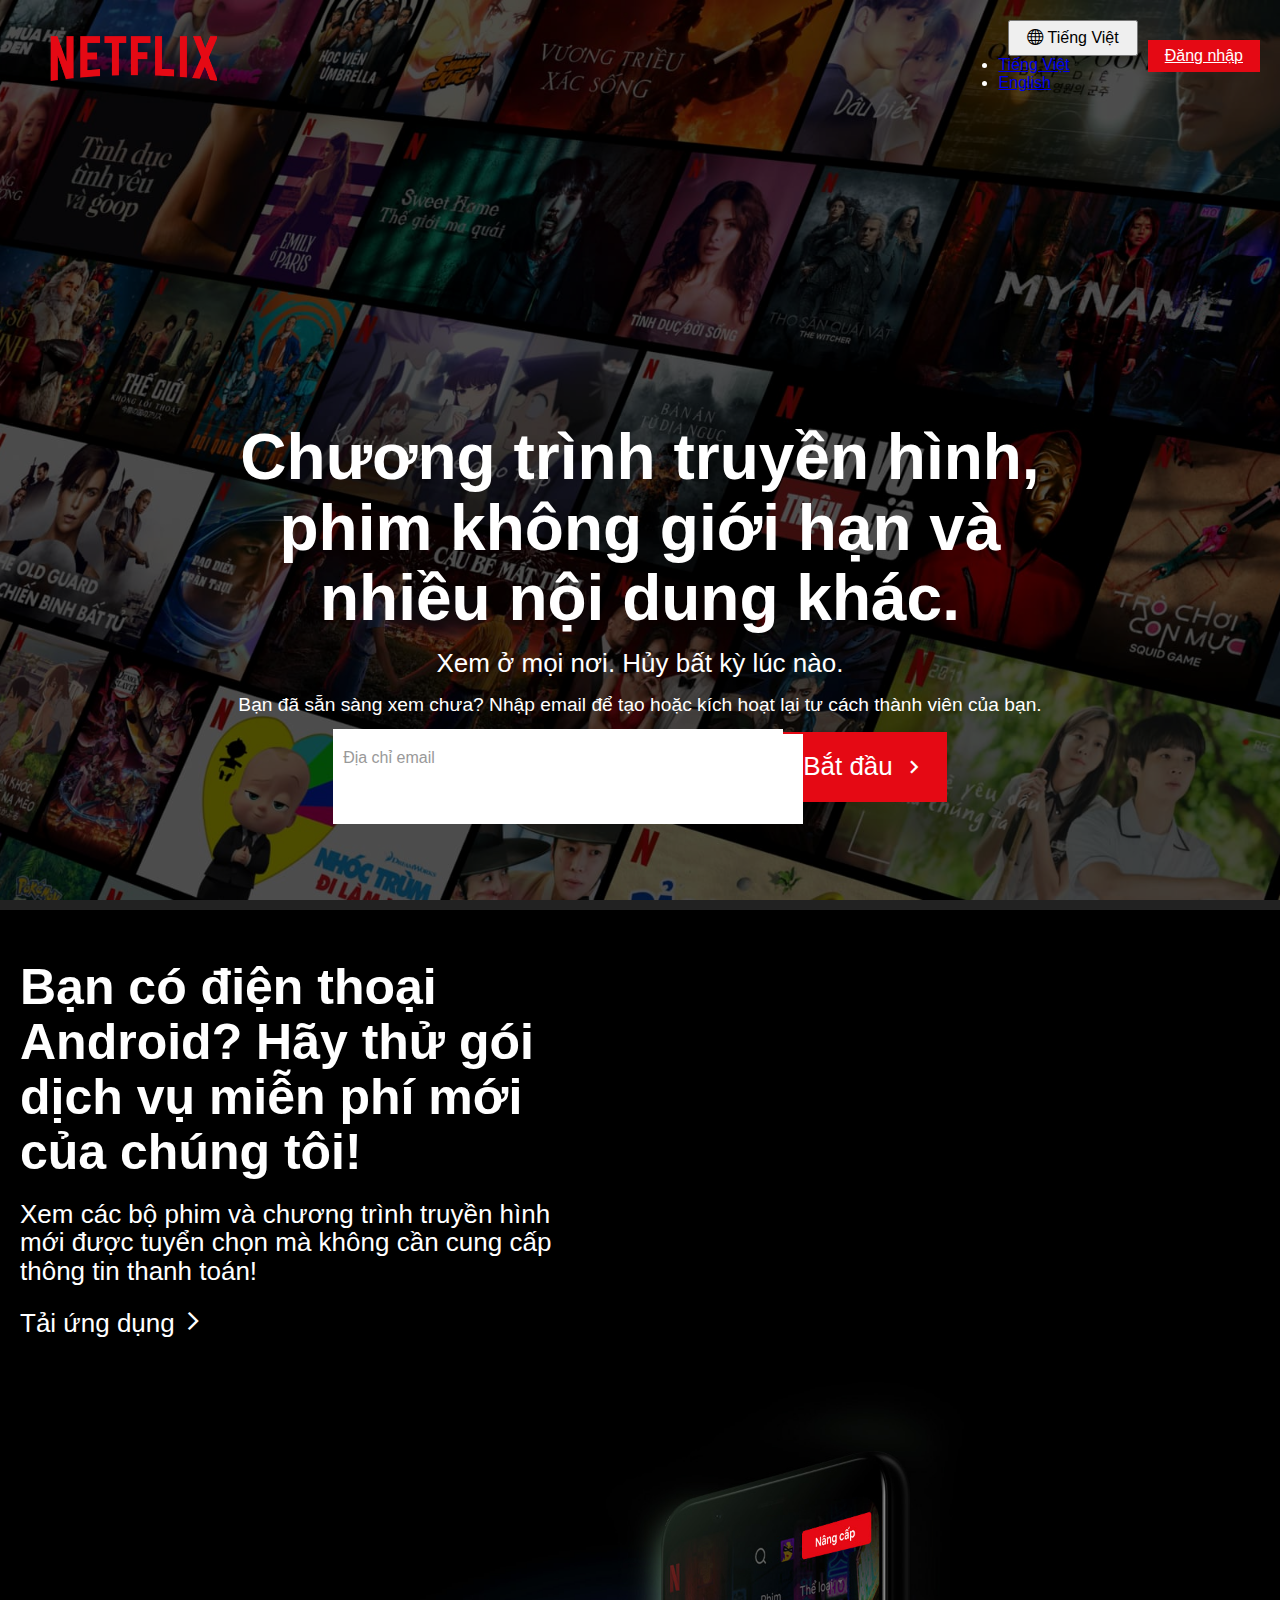
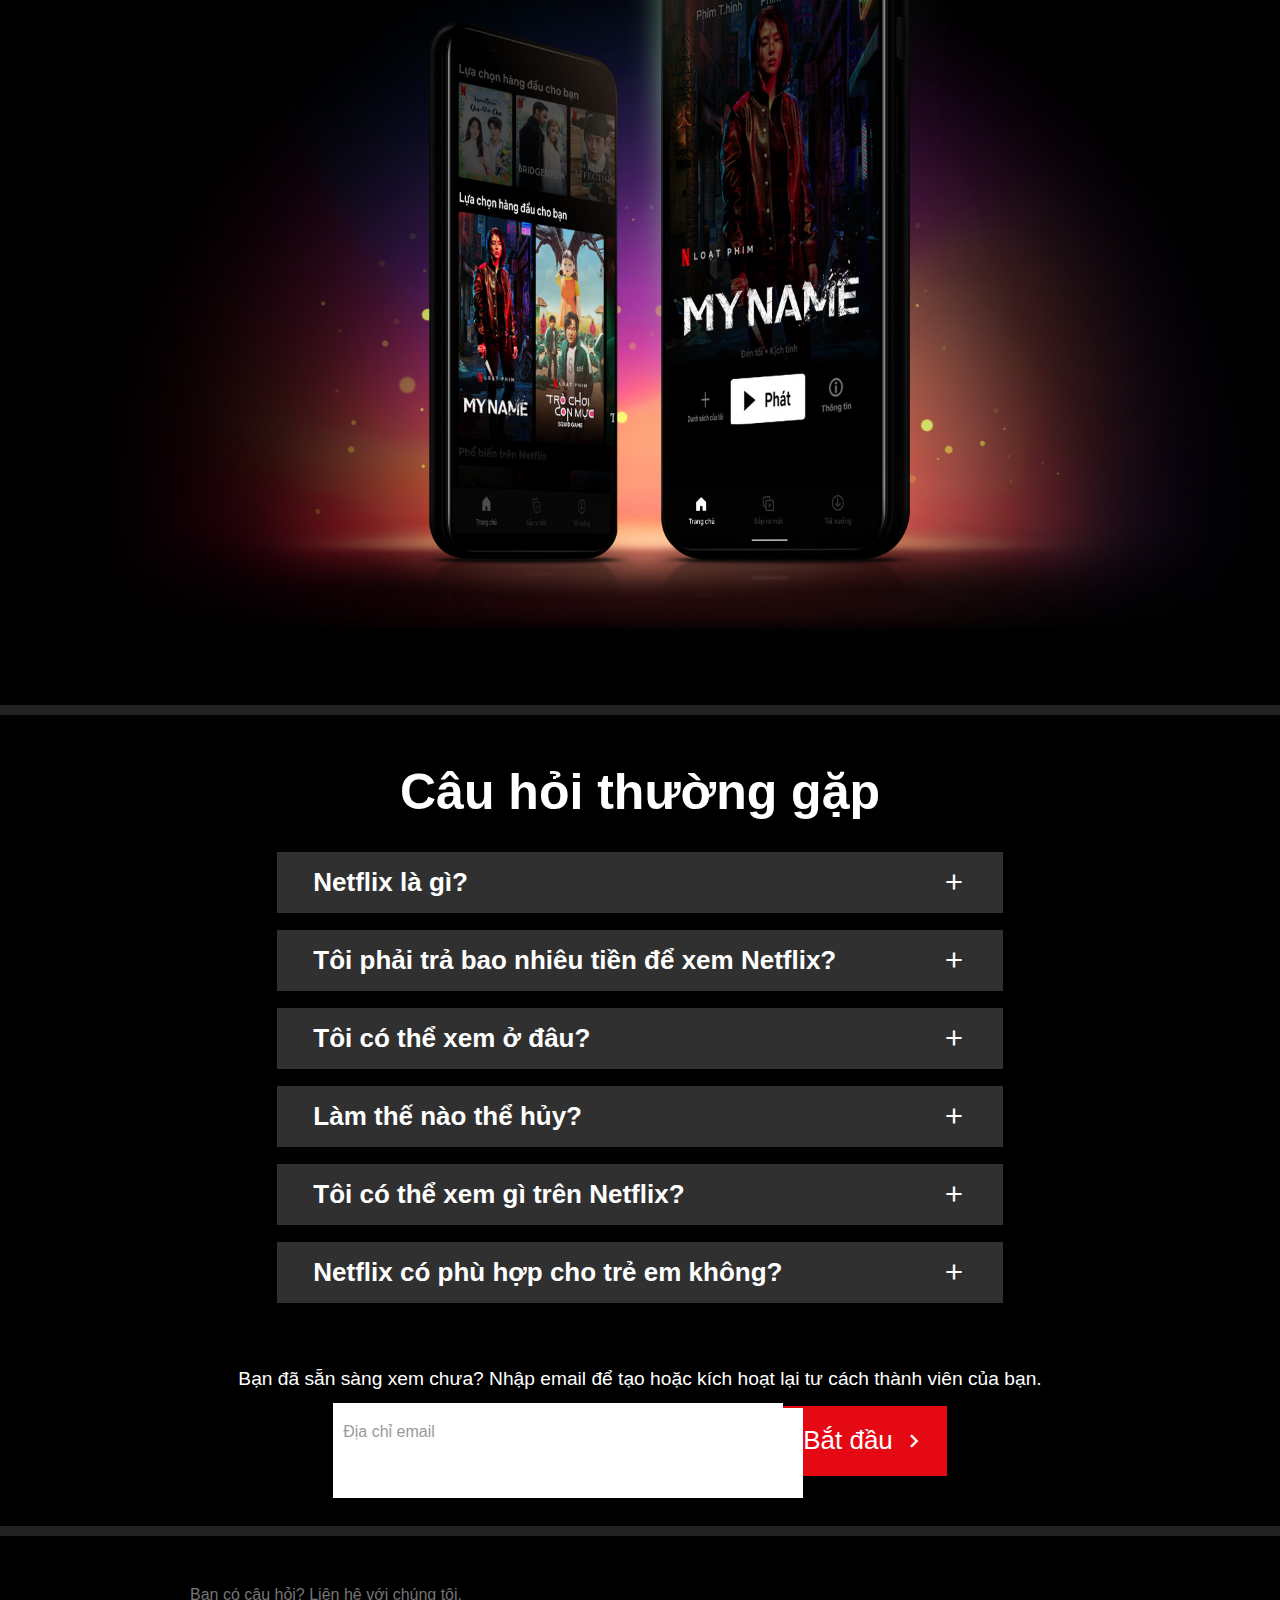
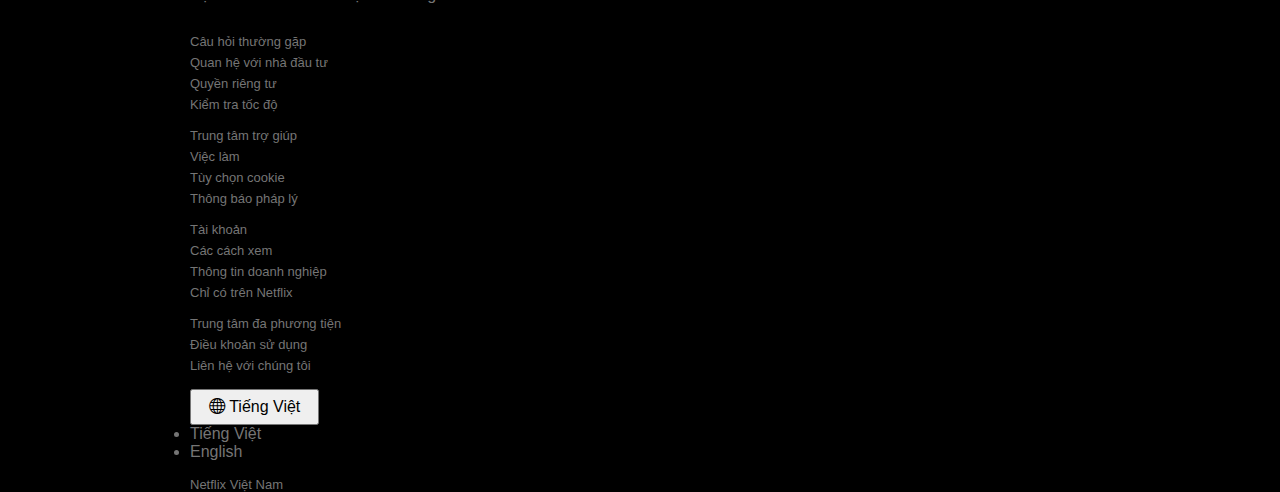
==== Netflix/index.html @ 2b2f230a "Homepage w Responsive demo" ====
<!DOCTYPE html>
<html lang="en">
  <head>
    <meta charset="UTF-8" />
    <meta http-equiv="X-UA-Compatible" content="IE=edge" />
    <meta name="viewport" content="width=device-width, initial-scale=1.0" />
    <title>
      Netflix Việt Nam – Xem chương trình truyền hình trực tuyến, Xem phim trực
      tuyến
    </title>
    <link
      rel="icon"
      href="https://assets.nflxext.com/us/ffe/siteui/common/icons/nficon2016.png "
    />
    <link rel="stylesheet" href="./css/style.css" />
    <link
      href="https://cdn.jsdelivr.net/npm/bootstrap@5.1.3/dist/css/bootstrap.min.css"
      rel="stylesheet"
      integrity="sha384-1BmE4kWBq78iYhFldvKuhfTAU6auU8tT94WrHftjDbrCEXSU1oBoqyl2QvZ6jIW3"
      crossorigin="anonymous"
    />
    <link
      rel="stylesheet"
      href="https://cdn.jsdelivr.net/npm/bootstrap-icons@1.7.1/font/bootstrap-icons.css"
    />
    <link
      rel="stylesheet"
      href="https://fonts.googleapis.com/icon?family=Material+Icons|Material+Icons+Outlined|Material+Icons+Two+Tone|Material+Icons+Round|Material+Icons+Sharp"
    />
    <link
      href="https://cdnjs.cloudflare.com/ajax/libs/font-awesome/4.7.0/css/font-awesome.min.css"
      rel="stylesheet"
    />
    <link rel="stylesheet" href="./css/index.css" />
    <link rel="stylesheet" href="./css/style.css" />
  </head>
  <body>
    <main>
      <!-- Banner -->
      <section class="banner section-border">
        <div class="container-fluid">
          <!-- Banner header -->
          <header class="banner--header">
            <a class="banner--header__logo" href="./index.html">
              <img src="./images/logo.png" alt="Netflix logo" />
            </a>
            <div class="banner--header__btn">
              <div>
                <button
                  class="btn btn-outline-light btn-ms dropdown-toggle"
                  type="button"
                  data-bs-toggle="dropdown"
                  aria-expanded="false"
                >
                  <i class="bi bi-globe"></i> Tiếng Việt
                </button>
                <ul
                  class="dropdown-menu dropdown-menu-dark"
                  aria-labelledby="dropdownMenuButton2"
                >
                  <li>
                    <a class="dropdown-item" href="./index.html">Tiếng Việt</a>
                  </li>
                  <li>
                    <a class="dropdown-item" href="./homepage-en.html"
                      >English</a
                    >
                  </li>
                </ul>
              </div>
              <a href="./login.html" class="btn btn--primary">Đăng nhập</a>
            </div>
          </header>
          <!-- End Banner Header -->

          <!-- Banner main -->
          <div class="banner--main">
            <div>
              <h1 class="banner--main__heading">
                Chương trình truyền hình, phim không giới hạn và nhiều nội dung
                khác.
              </h1>
              <h4 class="banner--main__subtitle">
                Xem ở mọi nơi. Hủy bất kỳ lúc nào.
              </h4>
              <p class="banner--main__desc">
                Bạn đã sẵn sàng xem chưa? Nhập email để tạo hoặc kích hoạt lại
                tư cách thành viên của bạn.
              </p>
              <div class="subscibe">
                <div class="subscribe--input">
                  <input type="text" id="email" />
                  <label for="email">Địa chỉ email</label>
                </div>
                <div class="subscribe--btn">
                  <span>Bắt đầu</span>
                  <span class="material-icons-outlined"> chevron_right </span>
                </div>
              </div>
            </div>
          </div>
        </div>
      </section>
      <!-- End Banner -->

      <!-- Story -->
      <section class="story section-border">
        <div class="container">
          <div class="row">
            <div class="col-12 col-lg-6 story--content">
              <div>
                <h1 class="story--content__heading">
                  Bạn có điện thoại Android? Hãy thử gói dịch vụ miễn phí mới
                  của chúng tôi!
                </h1>
                <p class="story--content__desc">
                  Xem các bộ phim và chương trình truyền hình mới được tuyển
                  chọn mà không cần cung cấp thông tin thanh toán!
                </p>
                <a href="#!" class="story--content__btn">
                  <span>Tải ứng dụng</span>
                  <span class="material-icons-outlined">arrow_forward_ios</span>
                </a>
              </div>
            </div>
            <div class="col-12 col-lg-6 story--img">
              <img src="./images/img01.jpg" alt="" />
            </div>
          </div>
        </div>
      </section>
      <!-- End Story -->

      <!-- FQA -->
      <section class="fqa section-border">
        <div class="fqa--container">
          <h1 class="fqa--heading">Câu hỏi thường gặp</h1>
          <div class="fqa--collapse">
            <div class="fqa--collapse__group">
              <div class="fqa--collapse__group--question">
                <h4>Netflix là gì?</h4>
                <span class="material-icons-outlined"> add </span>
              </div>
              <div class="fqa--collapse__group--answer">
                <p>
                  Netflix là dịch vụ phát trực tuyến mang đến đa dạng các loại
                  chương trình truyền hình, phim, anime, phim tài liệu đoạt giải
                  thưởng và nhiều nội dung khác trên hàng nghìn thiết bị có kết
                  nối Internet.
                </p>
                <p>
                  Bạn có thể xem bao nhiêu tùy thích, bất cứ lúc nào bạn muốn mà
                  không gặp phải một quảng cáo nào – tất cả chỉ với một mức giá
                  thấp hàng tháng. Luôn có những nội dung mới để bạn khám phá và
                  những chương trình truyền hình, phim mới được bổ sung mỗi
                  tuần!
                </p>
              </div>
            </div>
            <div class="fqa--collapse__group">
              <div class="fqa--collapse__group--question">
                <h4>Tôi phải trả bao nhiêu tiền để xem Netflix?</h4>
                <span class="material-icons-outlined"> add </span>
              </div>
              <div class="fqa--collapse__group--answer">
                <p>
                  Xem Netflix trên điện thoại thông minh, máy tính bảng, TV
                  thông minh, máy tính xách tay hoặc thiết bị phát trực tuyến,
                  chỉ với một khoản phí cố định hàng tháng. Các gói dịch vụ với
                  mức giá từ 70.000 ₫ đến 260.000 ₫ mỗi tháng. Không phụ phí,
                  không hợp đồng.
                </p>
              </div>
            </div>
            <div class="fqa--collapse__group">
              <div class="fqa--collapse__group--question">
                <h4>Tôi có thể xem ở đâu?</h4>
                <span class="material-icons-outlined"> add </span>
              </div>
              <div class="fqa--collapse__group--answer">
                <p>
                  Xem mọi lúc, mọi nơi. Đăng nhập bằng tài khoản Netflix của bạn
                  để xem ngay trên trang web netflix.com từ máy tính cá nhân,
                  hoặc trên bất kỳ thiết bị nào có kết nối Internet và có cài
                  đặt ứng dụng Netflix, bao gồm TV thông minh, điện thoại thông
                  minh, máy tính bảng, thiết bị phát đa phương tiện trực tuyến
                  và máy chơi game.
                </p>
                <p>
                  Bạn cũng có thể tải xuống các chương trình yêu thích bằng ứng
                  dụng trên iOS, Android hoặc Windows 10. Vào phần nội dung đã
                  tải xuống để xem trong khi di chuyển và khi không có kết nối
                  Internet. Mang Netflix theo bạn đến mọi nơi.
                </p>
              </div>
            </div>
            <div class="fqa--collapse__group">
              <div class="fqa--collapse__group--question">
                <h4>Làm thế nào thể hủy?</h4>
                <span class="material-icons-outlined"> add </span>
              </div>
              <div class="fqa--collapse__group--answer">
                <p>
                  Netflix rất linh hoạt. Không có hợp đồng phiền toái, không
                  ràng buộc. Bạn có thể dễ dàng hủy tài khoản trực tuyến chỉ
                  trong hai cú nhấp chuột. Không mất phí hủy – bạn có thể bắt
                  đầu hoặc ngừng tài khoản bất cứ lúc nào.
                </p>
              </div>
            </div>
            <div class="fqa--collapse__group">
              <div class="fqa--collapse__group--question">
                <h4>Tôi có thể xem gì trên Netflix?</h4>
                <span class="material-icons-outlined"> add </span>
              </div>
              <div class="fqa--collapse__group--answer">
                <p>
                  Netflix có một thư viện phong phú gồm các phim truyện, phim
                  tài liệu, chương trình truyền hình, anime, tác phẩm giành giải
                  thưởng của Netflix và nhiều nội dung khác. Xem không giới hạn
                  bất cứ lúc nào bạn muốn.
                </p>
              </div>
            </div>
            <div class="fqa--collapse__group">
              <div class="fqa--collapse__group--question">
                <h4>Netflix có phù hợp cho trẻ em không?</h4>
                <span class="material-icons-outlined"> add </span>
              </div>
              <div class="fqa--collapse__group--answer">
                <p>
                  Trải nghiệm Netflix Trẻ em có sẵn trong gói dịch vụ của bạn,
                  trao cho phụ huynh quyền kiểm soát trong khi các em có thể
                  thưởng thức các bộ phim và chương trình phù hợp cho gia đình
                  tại không gian riêng.
                </p>
                <p>
                  Hồ sơ Trẻ em đi kèm tính năng kiểm soát của cha mẹ (được bảo
                  vệ bằng mã PIN), cho phép bạn giới hạn độ tuổi cho nội dung
                  con mình được phép xem, cũng như chặn những phim hoặc chương
                  trình mà bạn không muốn các em nhìn thấy.
                </p>
              </div>
            </div>
          </div>
          <h6 class="fqa--desc">
            Bạn đã sẵn sàng xem chưa? Nhập email để tạo hoặc kích hoạt lại tư
            cách thành viên của bạn.
          </h6>
          <div class="subscibe">
            <div class="subscribe--input">
              <input type="text" id="email" />
              <label for="email">Địa chỉ email</label>
            </div>
            <div class="subscribe--btn">
              <span>Bắt đầu</span>
              <span class="material-icons-outlined"> chevron_right </span>
            </div>
          </div>
        </div>
      </section>
      <!-- End FQA  -->

      <!-- Footer -->
      <footer class="footer">
        <div class="container">
          <a class="footer--heading" href="https://help.netflix.com/vi/contactus">Bạn có câu hỏi? Liên hệ với chúng tôi.</a>
          <div class="row">
            <div class="footer--links col-6 col-md-3">
              <a href="https://help.netflix.com/vi/node/412">Câu hỏi thường gặp</a>
              <a href="https://ir.netflix.net/ir-overview/profile/default.aspx">Quan hệ với nhà đầu tư</a>
              <a href="https://help.netflix.com/legal/privacy">Quyền riêng tư</a>
              <a href="https://fast.com/">Kiểm tra tốc độ</a>
            </div>
            <div class="footer--links col-6 col-md-3">
              <a href="https://help.netflix.com/vi/">Trung tâm trợ giúp</a>
              <a href="https://jobs.netflix.com/">Việc làm</a>
              <a href="#">Tùy chọn cookie</a>
              <a href="https://help.netflix.com/legal/notices">Thông báo pháp lý</a>
            </div>
            <div class="footer--links col-6 col-md-3">
              <a href="#">Tài khoản</a>
              <a href="https://devices.netflix.com/en/">Các cách xem</a>
              <a href="https://help.netflix.com/legal/corpinfo">Thông tin doanh nghiệp</a>
              <a href="https://www.netflix.com/vn/browse/genre/839338">Chỉ có trên Netflix</a>
            </div>
            <div class="footer--links col-6 col-md-3">
              <a href="https://www.netflix.com/vn/browse/genre/839338">Trung tâm đa phương tiện</a>
              <a href="https://help.netflix.com/legal/termsofuse">Điều khoản sử dụng</a>
              <a href="https://help.netflix.com/vi/contactus">Liên hệ với chúng tôi</a>
            </div>
          </div>
          <div class="footer--global">
            <button
              class="btn btn-outline-light btn-ms dropdown-toggle"
              type="button"
              data-bs-toggle="dropdown"
              aria-expanded="false"
            >
              <i class="bi bi-globe"></i> Tiếng Việt
            </button>
            <ul
              class="dropdown-menu dropdown-menu-dark"
              aria-labelledby="dropdownMenuButton2"
            >
              <li>
                <a class="dropdown-item" href="./index.html">Tiếng Việt</a>
              </li>
              <li>
                <a class="dropdown-item" href="./homepage-en.html"
                  >English</a
                >
              </li>
            </ul>
          </div>
          <p class="footer--desc">Netflix Việt Nam</p>
        </div>
      </footer>
      <!-- End Footer -->
    </main>

    <!-- JavaScript Bundle with Popper -->
    <script
      src="https://cdn.jsdelivr.net/npm/bootstrap@5.1.3/dist/js/bootstrap.bundle.min.js"
      integrity="sha384-ka7Sk0Gln4gmtz2MlQnikT1wXgYsOg+OMhuP+IlRH9sENBO0LRn5q+8nbTov4+1p"
      crossorigin="anonymous"
    ></script>
    <!-- Custom js -->
    <script src="./js/home.js"></script>
  </body>
</html>
---- Netflix/css/style.css ----
@import url('https://fonts.googleapis.com/css2?family=Roboto:wght@300;400&display=swap');

* {
    margin: 0;
    padding: 0;
    font-family: 'Netflix Sans','Helvetica Neue',Helvetica,Arial,sans-serif;
}

body {
    overflow-x: hidden;
    background-color: black;
}

.btn {
    padding: 7px 17px;
    font-size: 16px;
    font-weight: 400;
    line-height: normal;
}

.btn--primary {
    background-color: #e50914;
    color: white;
}

.btn--primary:hover {
    color: white;
}

.section-border {
    border-bottom: 10px solid #222222;
}

.subscibe {
    width: 100%;
}

@media (min-width: 1024px) {
    .subscibe {
        display: flex;
        align-items: center;
        justify-content: center;
        width: 620px;
        height: 70px;
        margin: 0 auto  ;
    }
}

.subscribe--input {
    position: relative;
    width: 100%;
    max-width: 500px;
    margin: 0 auto 16px;
    padding-top: 5px;
    background-color: white;
}

.subscribe--input input {
    width: 100%;
    padding: 10px 10px 10px;
    border: none;
    outline: none;
    font-size: 14px;
}

.subscribe--input label {
    position: absolute;
    top: 15px;
    left: 10px;
    font-size: 14px;
    color: #999;
    transition: all .3s ease;
}

.subscribe--input input:focus + label {
    top: 0;
    font-size: 12px;
}

@media (min-width: 640px) {
    .subscribe--input input {
        font-size: 16px;
    }
    
    .subscribe--input label {
        font-size: 16px;
    }
}

@media (min-width: 1024px) {
    .subscribe--input {
        width: 450px;
        height: 100%;
        margin: 0;
    }

    .subscribe--input input {
        height: 100%;
    }
    
    .subscribe--input label {
        top: 20px;
        font-size: 16px;
    }
    .subscribe--input input:focus + label {
        top: 5px;
        font-size: 14px;
    }
}


.subscribe--btn {
    cursor: pointer;
    min-height: 40px;
    padding: 0 20px;
    margin: 4px auto;
    background-color: #e50914;
    color: white;
    width: max-content;
    display: flex;
    justify-content: center;
    align-items: center;
    gap: 8px;
}

.subscribe--btn > * {
    font-size: 12px;
}

@media (min-width: 1024px) {
    .subscribe--btn {
        margin: 0;
        min-height: 100%;
    }
    .subscribe--btn > * {
        font-size: 26px;
    }
}
---- Netflix/css/index.css ----
/* BANNER STYLES */
.banner {
    color: white;
    width: 100%;
    height: 572px;
    background: url("../images/banner.jpg") no-repeat;
    background-size: cover;
    background-position: center;
    position: relative;
}

.banner .container-fluid {
    height: 100%;
    background: rgba(0, 0, 0, 0.6);
    z-index: 10000;
}

@media (min-width: 640px) {
    .banner {
        height: 100vh;
    }
}

.banner--header {
    padding: 20px;
    display: flex;
    align-items: center;
    justify-content: space-between;
}
.banner--header__logo img {
    width: 88px;
    height: 24px;
    object-fit: cover;
}

@media (min-width: 640px) {
    .banner--header__logo img {
        width: 108px;
        height: 29px;
    }
}

@media (min-width: 1040px) {
    .banner--header__logo img {
        width: 167px;
        height: 45px;
        margin-left: 30px;
        margin-top: 8px;
    }
}

.banner--header__btn {
    display: flex;
    align-items: center;
}

.banner--header__btn .btn {
    margin-left: 10px;
}

.banner--main {
    height: 100%;
    padding: 50px 20px;
    display: flex;
    justify-content: center;
    align-items: center;
}

.banner--main__heading {
    max-width: 640px;
    margin: 0 auto;
    font-size: 28px;
    line-height: 1.1;
    text-align: center;
    font-weight: bold;
}

.banner--main__subtitle {
    margin: 16px auto;
    max-width: 640px;
    font-size: 18px;
    line-height: 1.1;
    text-align: center;
    font-weight: 400;
}

.banner--main__desc {
    max-width: 450px;
    margin: 0 auto;
    font-size: 18px;
    text-align: center;
    margin-bottom: 16px;
}

.banner--main__subscribe {
    display: flex;
    justify-content: center;
    align-items: center;
    flex-direction: column;
}

.banner--main__subscribe--input {
    display: block;
    position: relative;
    width: 80%;
    height: 48px;
    padding-top: 10px;
    margin: 0 auto 20px;
}

.banner--main__subscribe--input input {
    border: 1px solid grey;
    outline: none;
    width: 100%;
    padding: 10px;
}

.banner--main__subscribe--input label {
    position: absolute;
    top: 20px;
    left: 10px;
    color: #8c8c8c;
    font-size: 14px;
    transition: all .3s ease;
}

.banner--main__subscribe--input input:focus + label {
    top: 10px;
    font-size: 10px;
}

@media (min-width: 640px) {
    .banner--main__heading {
        font-size: 50px;
    }
    .banner--main__subtitle {
        font-size: 26px;
    }
    .banner--main__desc {
        font-size: 18px;
        padding: 0 20px;
    }
    .banner--main__subscribe--input {
        width: 60%;
    }
}

@media (min-width: 1040px) {
    .banner--main__heading {
        max-width: 800px;
        font-size: 64px;
    }
    .banner--main__subtitle {
        max-width: 800px;
        font-size: 26px;
    }
    .banner--main__desc {
        max-width: none;
        font-size: 19.2px;
        padding: 0 47.3px;
    }
    .banner--main__subscribe {
        flex-direction: row;
    }
    .banner--main__subscribe {
        width: 620px;
        margin: 0 auto;
    }
    .banner--main__subscribe--input {
        width: 100%;
    }
    .banner--main__subscribe .btn {
        flex-shrink: 0;
        border: none;
        outline: none;
        border-radius: 0 5px 5px 0;
    }
}

/* /BANNER STYLES */

/* STORY STYLES */
.story .container {
    width: 100%;
    height: 100%;
    padding: 50px 20px;
}

.story--content {
    text-align: center;
    color: white;
    margin-bottom: 16px;
}

.story--content__heading {
    font-size: 26px;
    margin-bottom: 8px;
    line-height: 1.1;
    font-weight: bold;
}
.story--content__desc {
    font-size: 18px;
    line-height: 1.1;
    margin: 13.5px 0 4.5px;
}
.story--content__btn {
    display: inline-block;
    font-size: 16px;
    margin: 16px 0;
    text-decoration: none;
    color: inherit;
}

.story--content__btn:hover {
    color: inherit;
}

.story--content__btn span:nth-child(2) {
    font-size: 12px;
}


@media (min-width: 640px) {
    .story--content__heading {
        font-size: 40px;
    }
    .story--content__desc {
        font-size: 20px;
        margin: 15px 0 5px;
    }
    .story--content__btn {
        font-size: 20px;
    }
    .story--content__btn span:nth-child(2) {
        font-size: 16px;
    }
}

@media (min-width: 992px) {
    .story--content {
        text-align: left;
        display: flex;
        align-items: center;
    }
    .story--content__heading {
        font-size: 50px;
        max-width: 574px;
    }
    .story--content__desc {
        max-width: 574px;
        font-size: 26px;
        margin: 19.5px 0 6.5px;
    }
    .story--content__btn {
        font-size: 26px;
    }
    .story--content__btn span:nth-child(2) {
        font-size: 22px;
    }
}


.story--img img {
    width: 100%;
    height: auto;
    object-fit: cover;
}

/* /STORY STYLES */

/* FQA STYLES */
.fqa {
    padding: 50px 20px;
}

.fqa--container {
    width: 100%;
    max-width: 938px;
    margin: 0 auto;
    color: white;
}

.fqa--heading {
    font-size: 26px;
    line-height: 1.1;
    margin-bottom: 8px;
    text-align: center;
}

.fqa--desc {
    font-size: 18px;
    font-weight: 400;
    text-align: center;
    margin: 16px 0 8px;
    padding: 0 10%;
}

@media (min-width: 640px) {
    .fqa--heading {
        font-size: 40px;
        margin-bottom: 16px;
    }
    .fqa--desc {
        padding: 0;
        max-width: 450px;
        margin: 32px auto 8px;
    }
}

@media (min-width: 1040px) {
    .fqa--heading {
        font-size: 50px;
        margin-bottom: 32px;
    }
    .fqa--desc {
        max-width: none;
        margin: 64px 0 16px;
        font-size: 19.2px;
    }
}

.fqa--collapse {
    max-width: 726px;
    margin: 0 auto;
}

.fqa--collapse__group {
    margin-bottom: 16px;
}

.fqa--collapse__group--question {
    display: flex;
    justify-content: space-between;
    align-items: center;
    padding: 15px 5%;
    background-color: #303030;
    cursor: pointer;
    margin-bottom: 1px;
}

.fqa--collapse__group--question > * {
    font-size: 18px;
    margin-bottom: 0;
    transition: all .3s ease;
}

.fqa--collapse__group.active .fqa--collapse__group--question span {
    transform: rotate(45deg);
}

.fqa--collapse__group--answer {
    background-color: #303030;
    display: flex;
    flex-direction: column;
    gap: 16px;
    max-height: 0;
    overflow: hidden;
}

.fqa--collapse__group.active .fqa--collapse__group--answer {
    padding: 15px 5%;
    max-height: unset;
}

.fqa--collapse__group--answer p {
    font-size: 18px;
}

@media (min-width: 640px) {
    .fqa--collapse__group--question > *,
    .fqa--collapse__group--answer p {
        font-size: 26px;
    }
}
/* /FQA STYLES */

/* FOOTER STYLES */
.footer {
    color: #757575;
}

.footer a {
    text-decoration: none;
    color: unset;
    cursor: pointer;
}

.footer a:hover {
    color: inherit;
    text-decoration: underline;
}

.footer .container {
    width: 100%;
    padding: 50px 20px 0;
    max-width: 900px;
    margin: 0 auto;
}

.footer--heading {
    display: inline-block;
    font-size: 16px;
    margin-bottom: 30px;
}

.footer--links {
    margin-bottom: 16px;
    display: flex;
    flex-direction: column;
    gap: 6px;
}

.footer--links a {
    font-size: 13px;
}

.footer--global {
    margin: 16px 0;
}

.footer--desc {
    font-size: 13px;
    margin-top: 8px;
}

/* /FOOTER STYLES */
---- Netflix/css/style.css ----
@import url('https://fonts.googleapis.com/css2?family=Roboto:wght@300;400&display=swap');

* {
    margin: 0;
    padding: 0;
    font-family: 'Netflix Sans','Helvetica Neue',Helvetica,Arial,sans-serif;
}

body {
    overflow-x: hidden;
    background-color: black;
}

.btn {
    padding: 7px 17px;
    font-size: 16px;
    font-weight: 400;
    line-height: normal;
}

.btn--primary {
    background-color: #e50914;
    color: white;
}

.btn--primary:hover {
    color: white;
}

.section-border {
    border-bottom: 10px solid #222222;
}

.subscibe {
    width: 100%;
}

@media (min-width: 1024px) {
    .subscibe {
        display: flex;
        align-items: center;
        justify-content: center;
        width: 620px;
        height: 70px;
        margin: 0 auto  ;
    }
}

.subscribe--input {
    position: relative;
    width: 100%;
    max-width: 500px;
    margin: 0 auto 16px;
    padding-top: 5px;
    background-color: white;
}

.subscribe--input input {
    width: 100%;
    padding: 10px 10px 10px;
    border: none;
    outline: none;
    font-size: 14px;
}

.subscribe--input label {
    position: absolute;
    top: 15px;
    left: 10px;
    font-size: 14px;
    color: #999;
    transition: all .3s ease;
}

.subscribe--input input:focus + label {
    top: 0;
    font-size: 12px;
}

@media (min-width: 640px) {
    .subscribe--input input {
        font-size: 16px;
    }
    
    .subscribe--input label {
        font-size: 16px;
    }
}

@media (min-width: 1024px) {
    .subscribe--input {
        width: 450px;
        height: 100%;
        margin: 0;
    }

    .subscribe--input input {
        height: 100%;
    }
    
    .subscribe--input label {
        top: 20px;
        font-size: 16px;
    }
    .subscribe--input input:focus + label {
        top: 5px;
        font-size: 14px;
    }
}


.subscribe--btn {
    cursor: pointer;
    min-height: 40px;
    padding: 0 20px;
    margin: 4px auto;
    background-color: #e50914;
    color: white;
    width: max-content;
    display: flex;
    justify-content: center;
    align-items: center;
    gap: 8px;
}

.subscribe--btn > * {
    font-size: 12px;
}

@media (min-width: 1024px) {
    .subscribe--btn {
        margin: 0;
        min-height: 100%;
    }
    .subscribe--btn > * {
        font-size: 26px;
    }
}
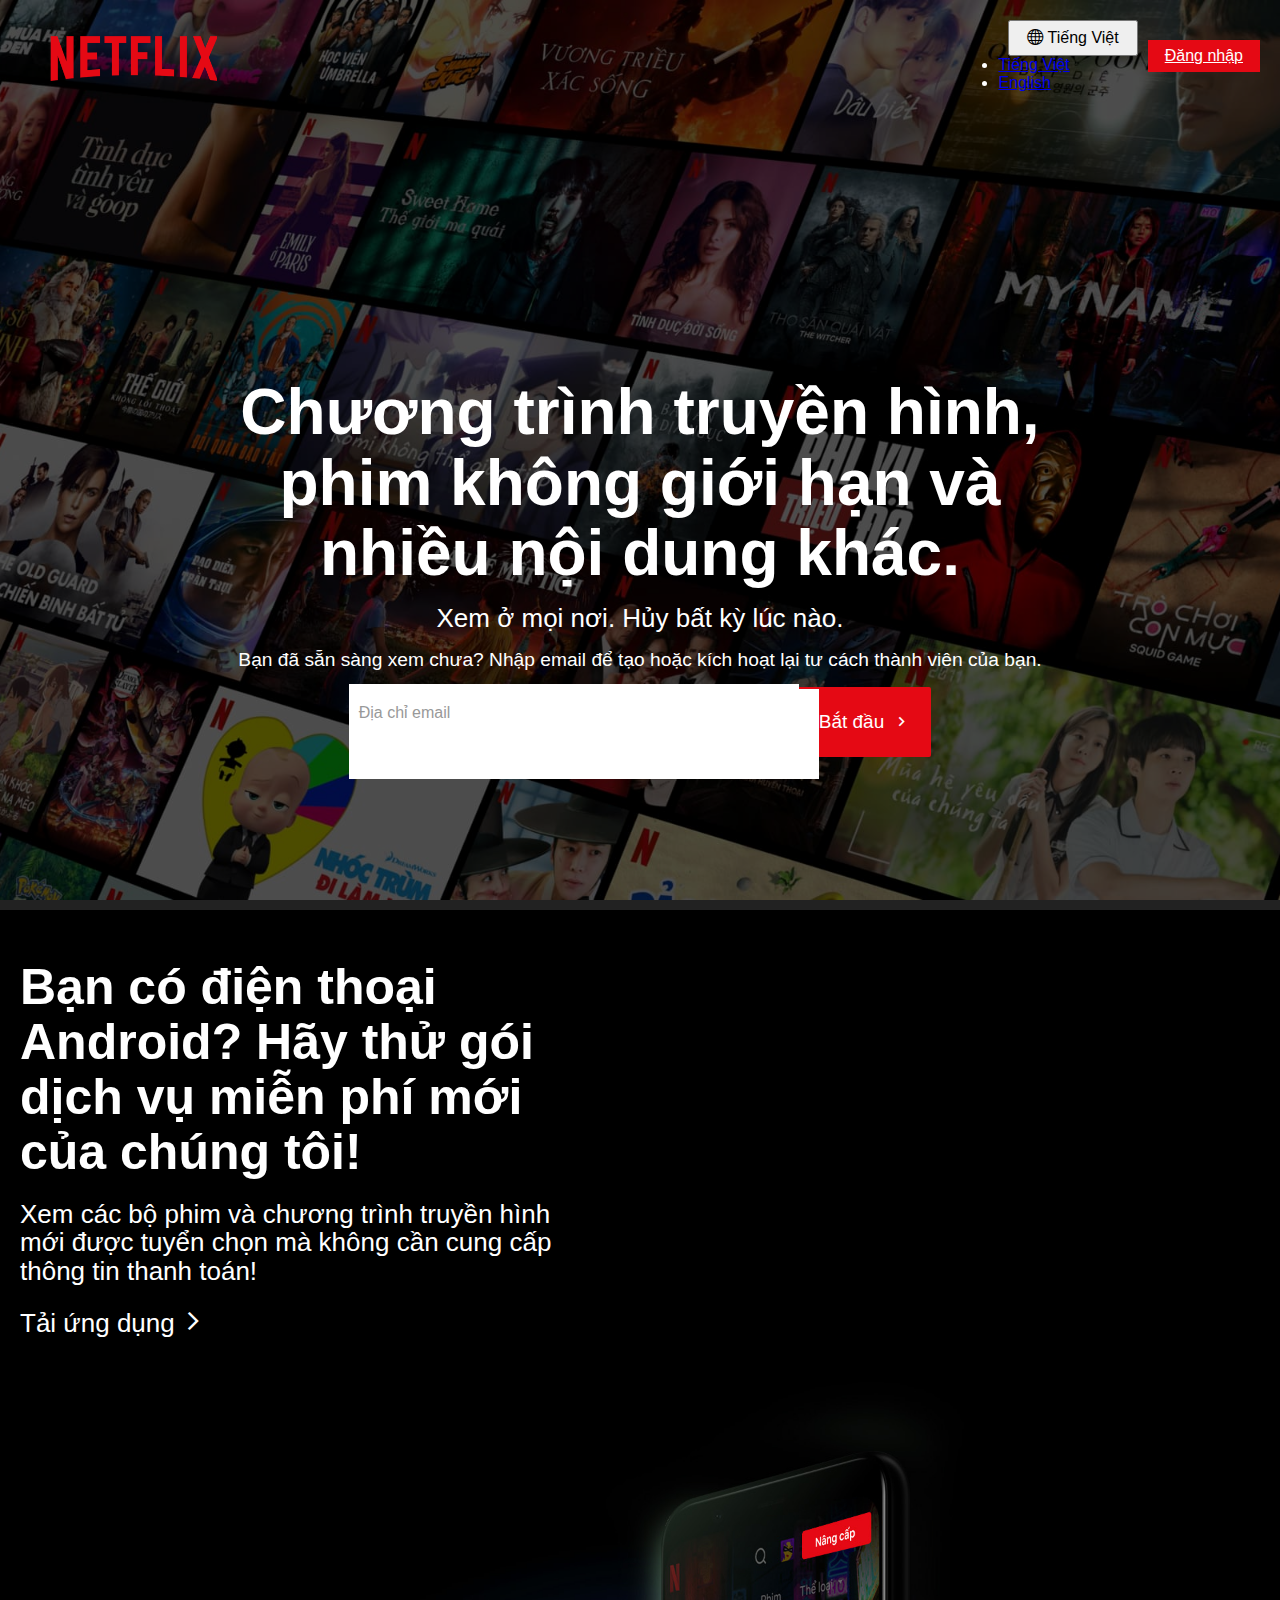
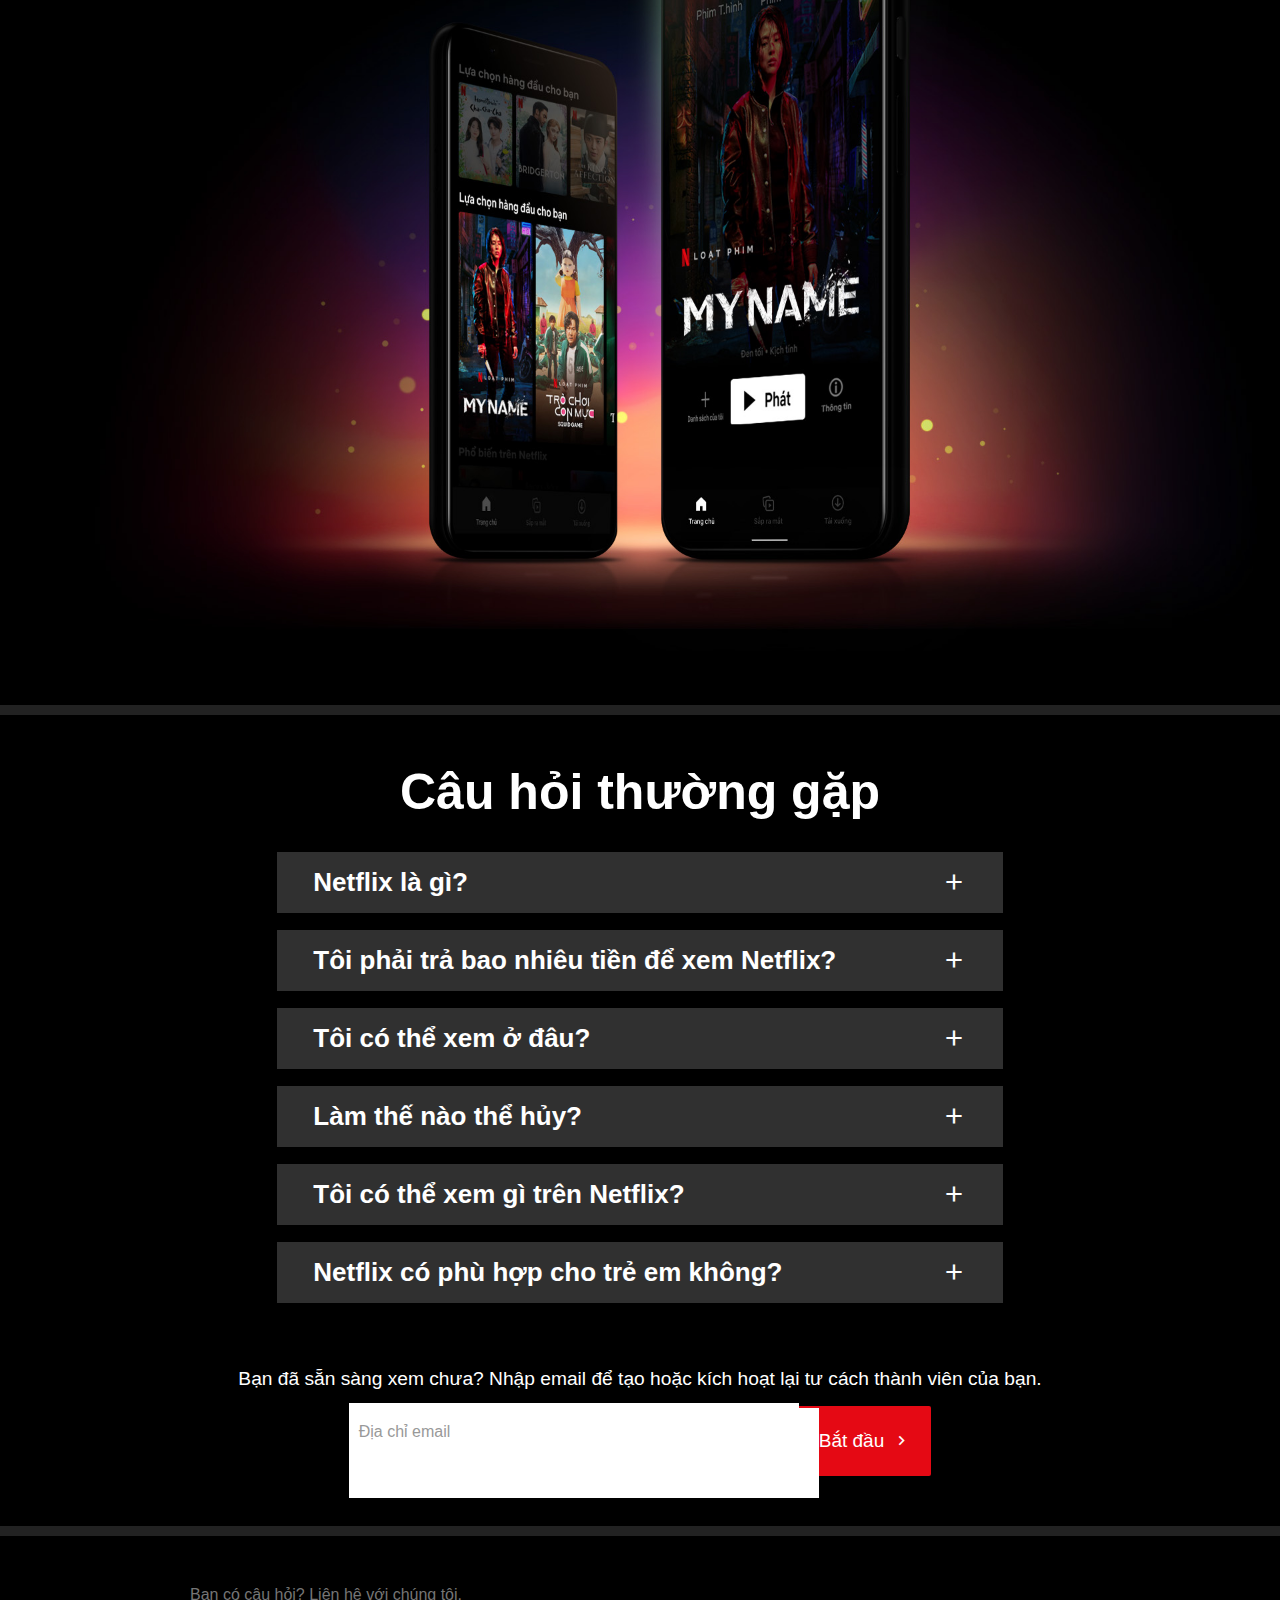
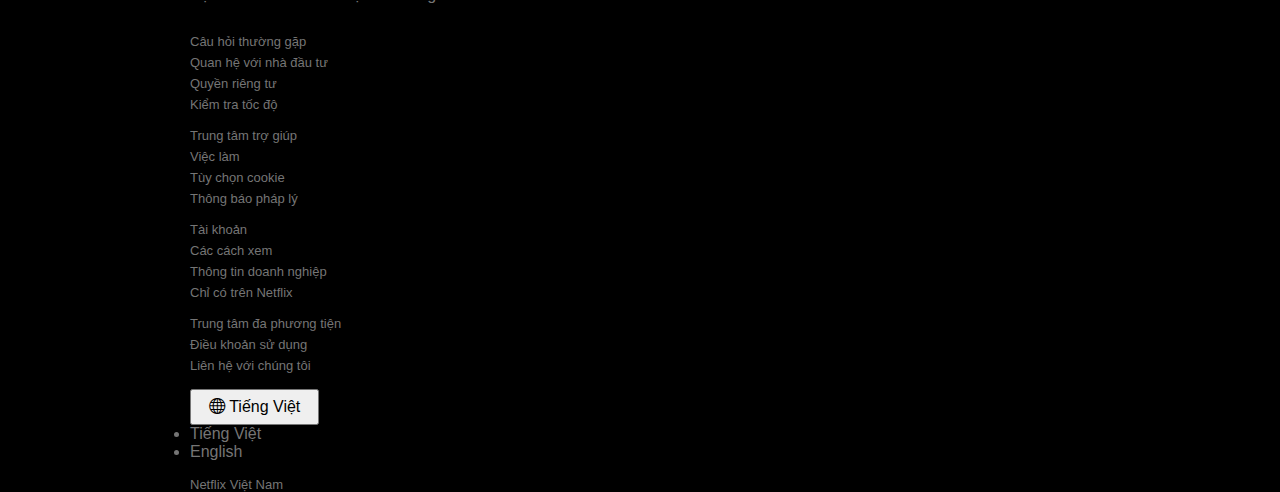
==== commit 40c5fc50: "btn n font-size fixed" ====
--- a/Netflix/index.html
+++ b/Netflix/index.html
@@ -12,7 +12,6 @@
       rel="icon"
       href="https://assets.nflxext.com/us/ffe/siteui/common/icons/nficon2016.png "
     />
-    <link rel="stylesheet" href="./css/style.css" />
     <link
       href="https://cdn.jsdelivr.net/npm/bootstrap@5.1.3/dist/css/bootstrap.min.css"
       rel="stylesheet"
@@ -31,8 +30,9 @@
       href="https://cdnjs.cloudflare.com/ajax/libs/font-awesome/4.7.0/css/font-awesome.min.css"
       rel="stylesheet"
     />
+    <link rel="stylesheet" href="./css/style.css" />
     <link rel="stylesheet" href="./css/index.css" />
-    <link rel="stylesheet" href="./css/style.css" />
+    
   </head>
   <body>
     <main>
@@ -68,7 +68,7 @@
                   </li>
                 </ul>
               </div>
-              <a href="./login.html" class="btn btn--primary">Đăng nhập</a>
+              <a href="login.html" class="btn btn--primary">Đăng nhập</a>
             </div>
           </header>
           <!-- End Banner Header -->
--- a/Netflix/css/style.css
+++ b/Netflix/css/style.css
@@ -102,6 +102,7 @@
         top: 20px;
         font-size: 16px;
     }
+    
     .subscribe--input input:focus + label {
         top: 5px;
         font-size: 14px;
@@ -121,18 +122,25 @@
     justify-content: center;
     align-items: center;
     gap: 8px;
+    border-radius: 2px;
+}
+
+.subscribe--btn:hover{
+    background-color: #F40612;
 }
 
 .subscribe--btn > * {
-    font-size: 12px;
+    font-size: 16px;
 }
 
 @media (min-width: 1024px) {
     .subscribe--btn {
         margin: 0;
         min-height: 100%;
+        border-radius: 0 2px 2px 0;
     }
+
     .subscribe--btn > * {
-        font-size: 26px;
+        font-size: 19px;
     }
 }--- a/Netflix/css/index.css
+++ b/Netflix/css/index.css
@@ -59,7 +59,7 @@
 }
 
 .banner--main {
-    height: 100%;
+    height: 90%;
     padding: 50px 20px;
     display: flex;
     justify-content: center;
@@ -173,7 +173,6 @@
         flex-shrink: 0;
         border: none;
         outline: none;
-        border-radius: 0 5px 5px 0;
     }
 }
 
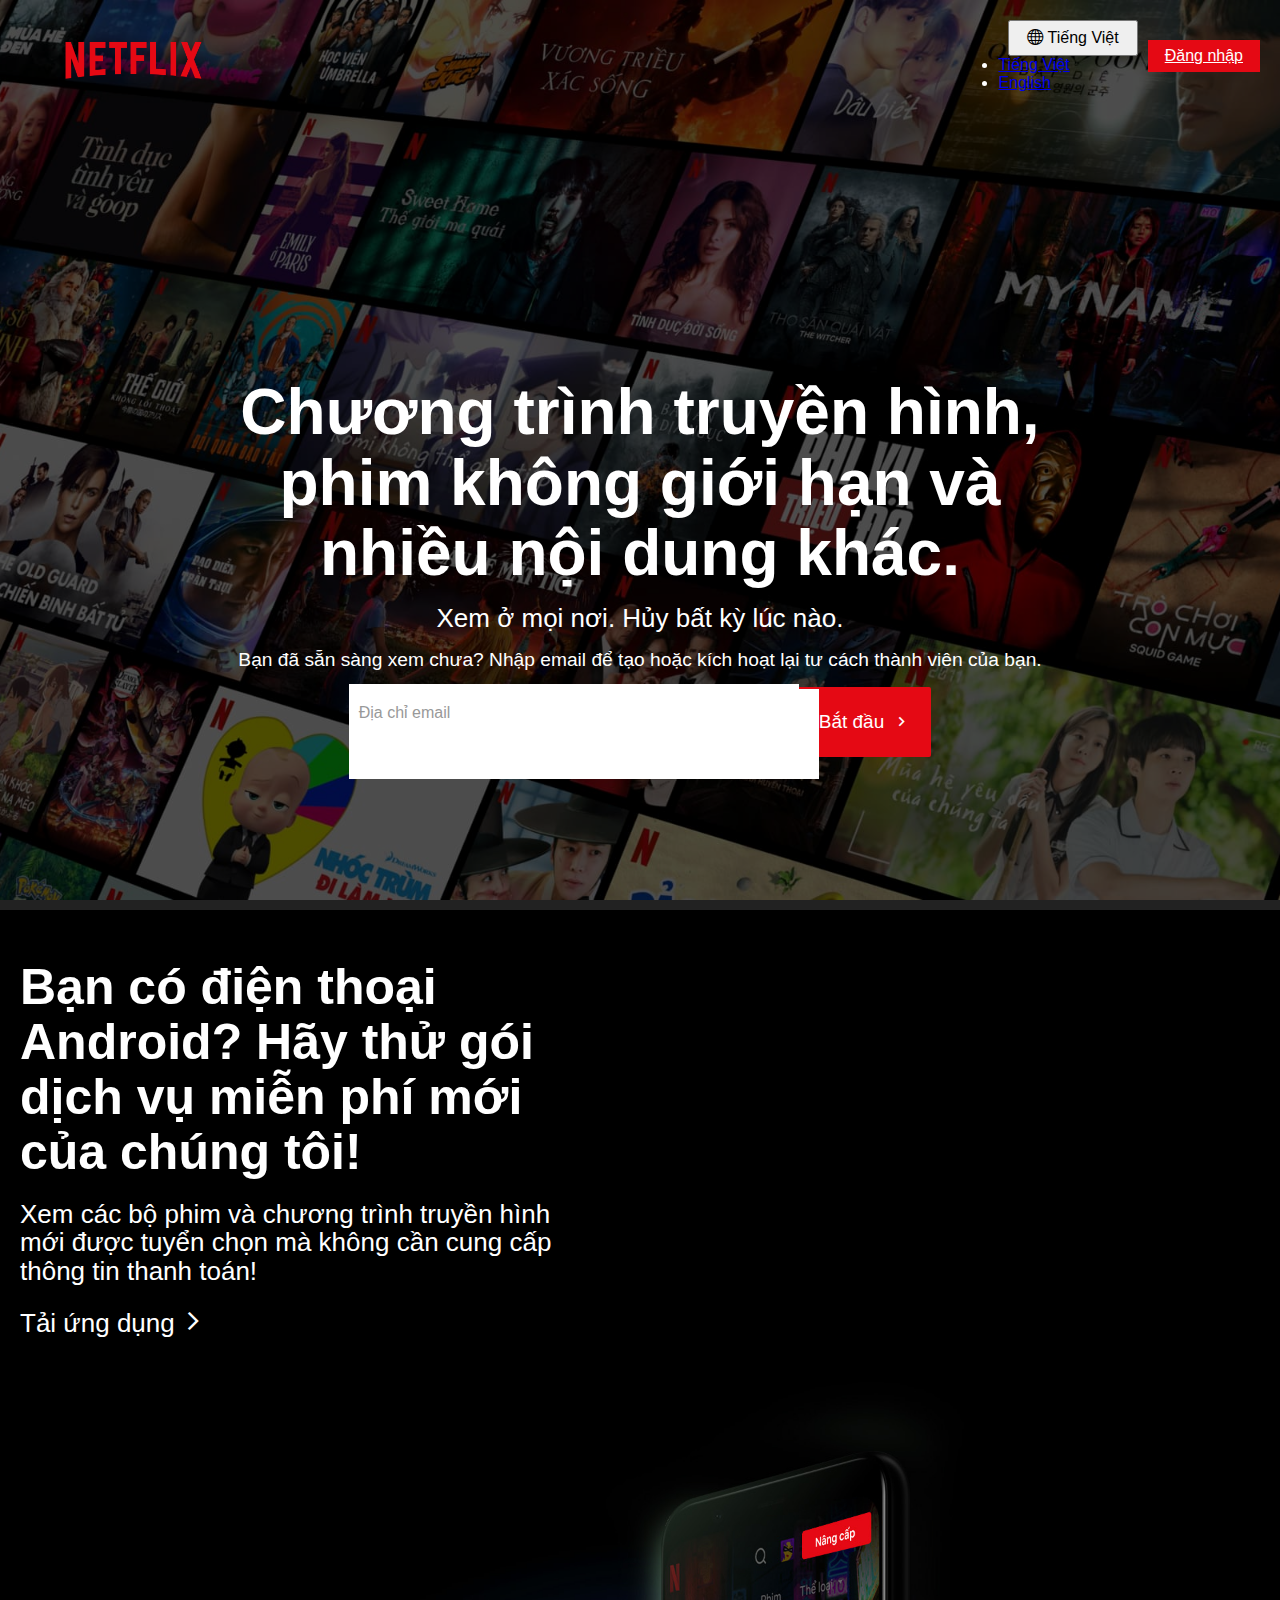
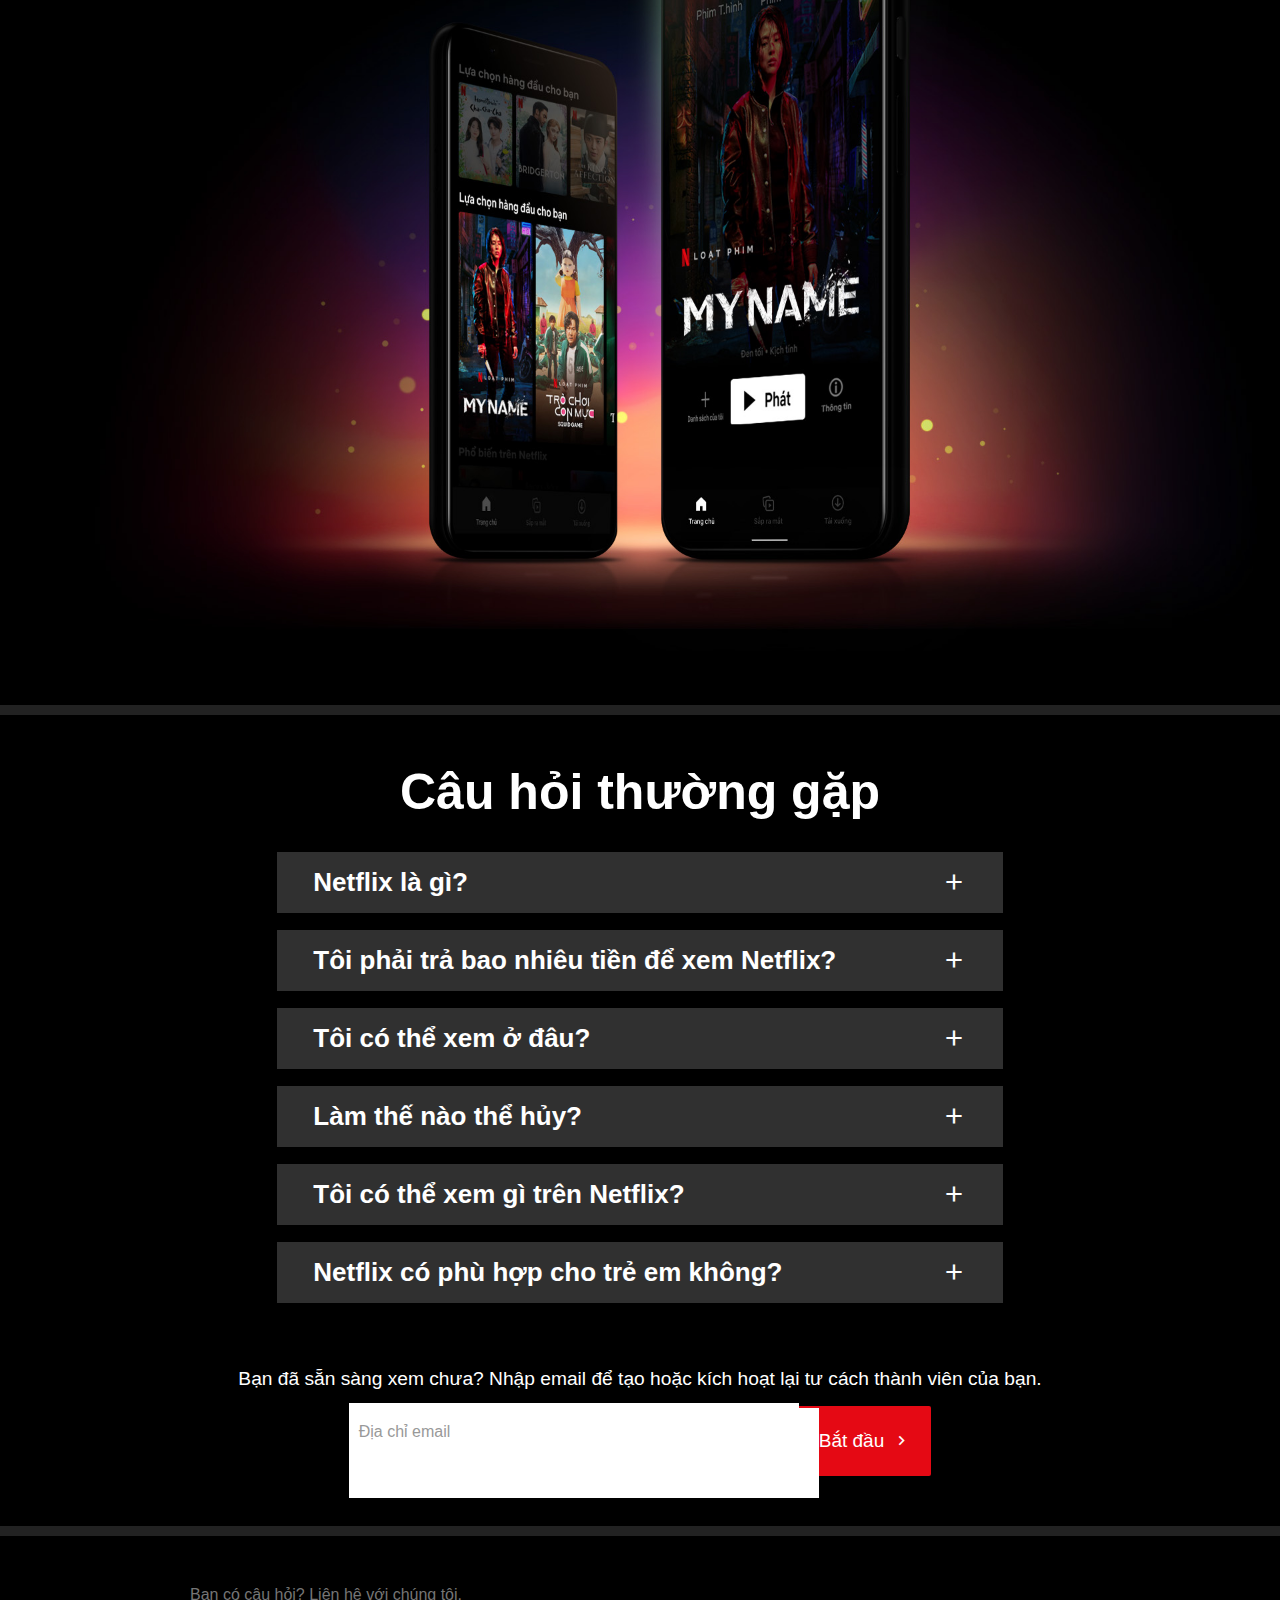
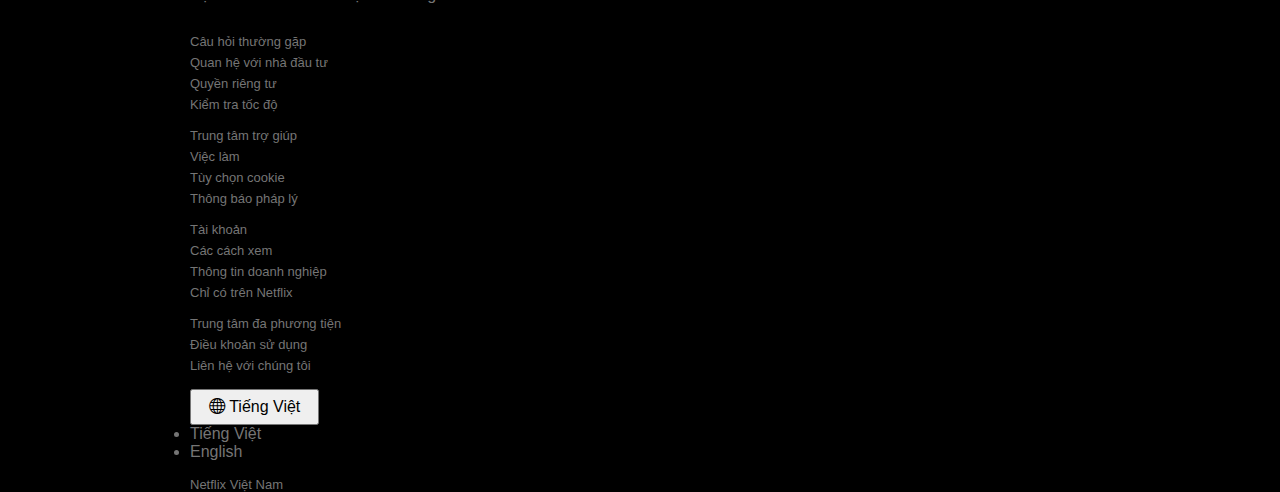
==== commit 9655c375: "Vu: fix input, added popup in edit user - admin" ====
--- a/Netflix/index.html
+++ b/Netflix/index.html
@@ -89,7 +89,7 @@
               </p>
               <div class="subscibe">
                 <div class="subscribe--input">
-                  <input type="text" id="email" />
+                  <input type="text" id="email" placeholder=" "/>
                   <label for="email">Địa chỉ email</label>
                 </div>
                 <div class="subscribe--btn">
@@ -249,7 +249,7 @@
           </h6>
           <div class="subscibe">
             <div class="subscribe--input">
-              <input type="text" id="email" />
+              <input type="text" id="email" placeholder=" "/>
               <label for="email">Địa chỉ email</label>
             </div>
             <div class="subscribe--btn">
--- a/Netflix/css/index.css
+++ b/Netflix/css/index.css
@@ -124,7 +124,8 @@
     transition: all .3s ease;
 }
 
-.banner--main__subscribe--input input:focus + label {
+.subscribe--input input:focus + label,
+.subscribe--input input:not(:placeholder-shown) + label {
     top: 10px;
     font-size: 10px;
 }
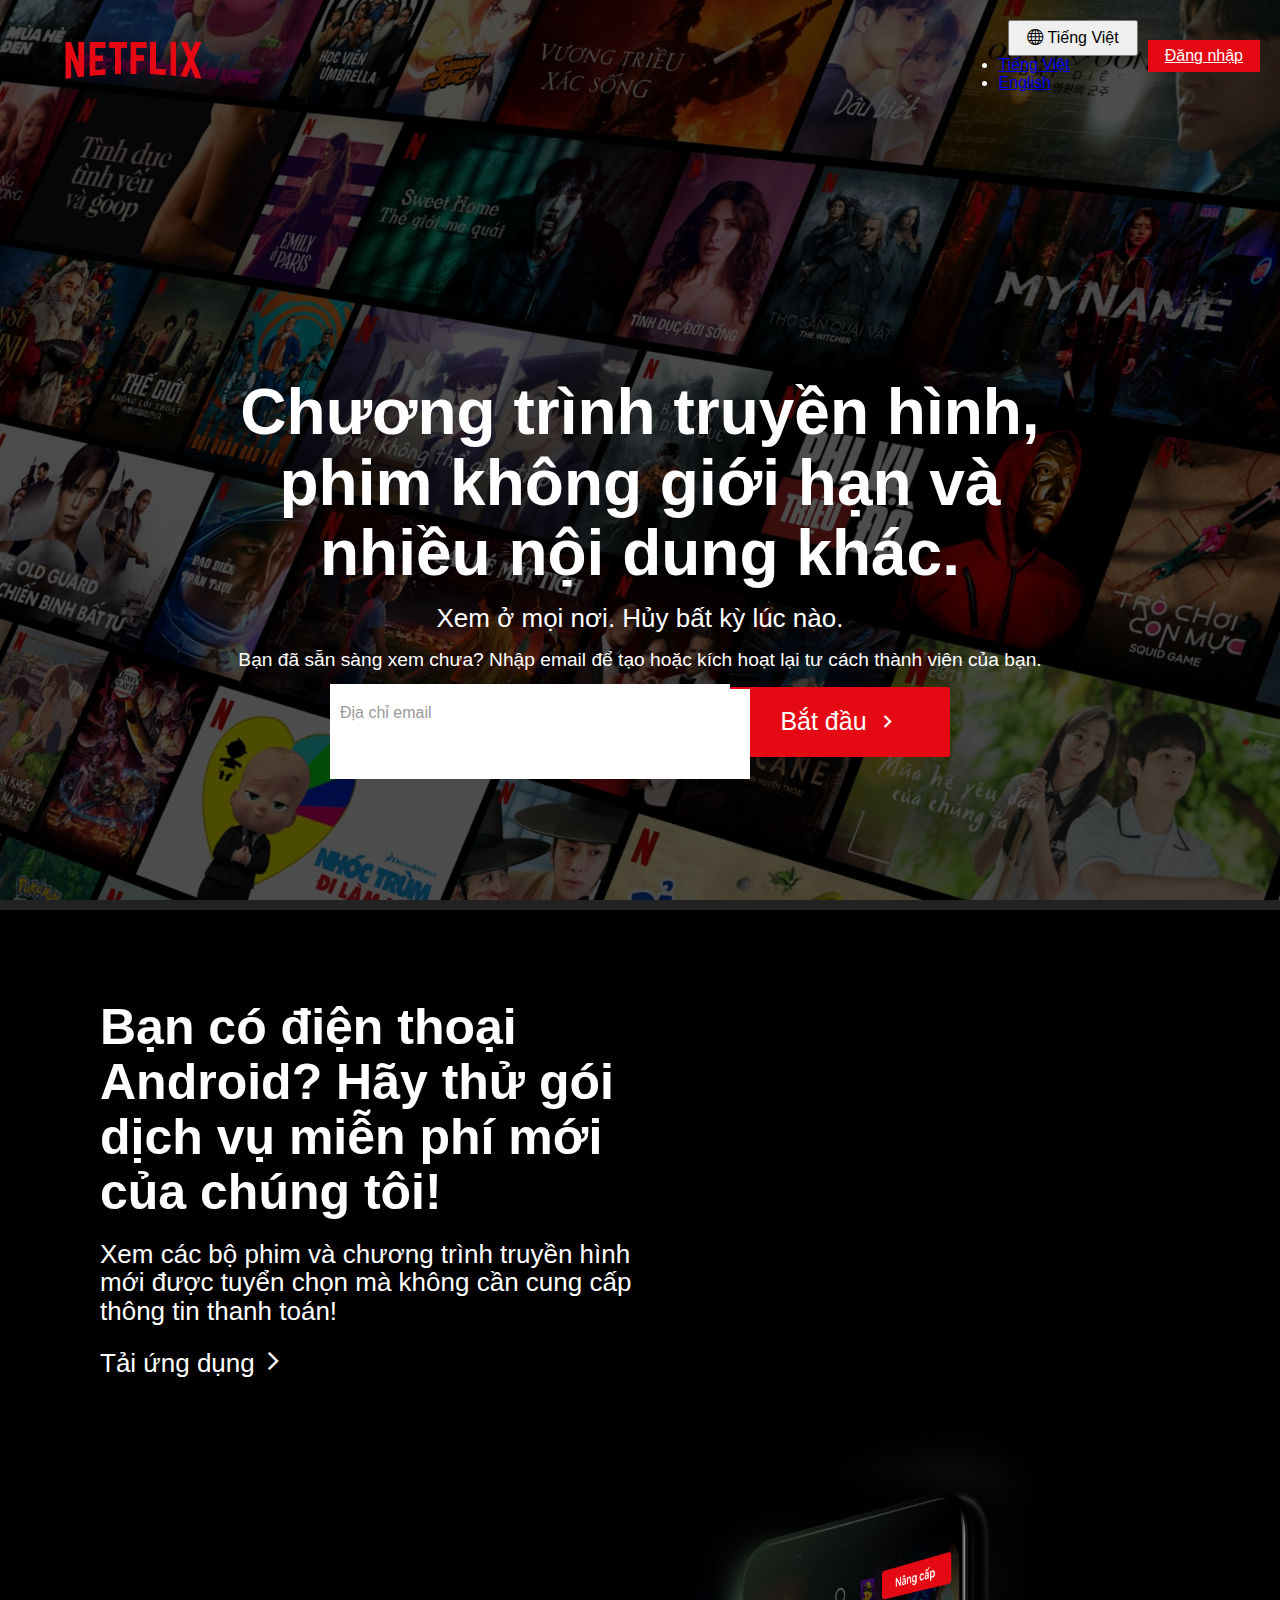
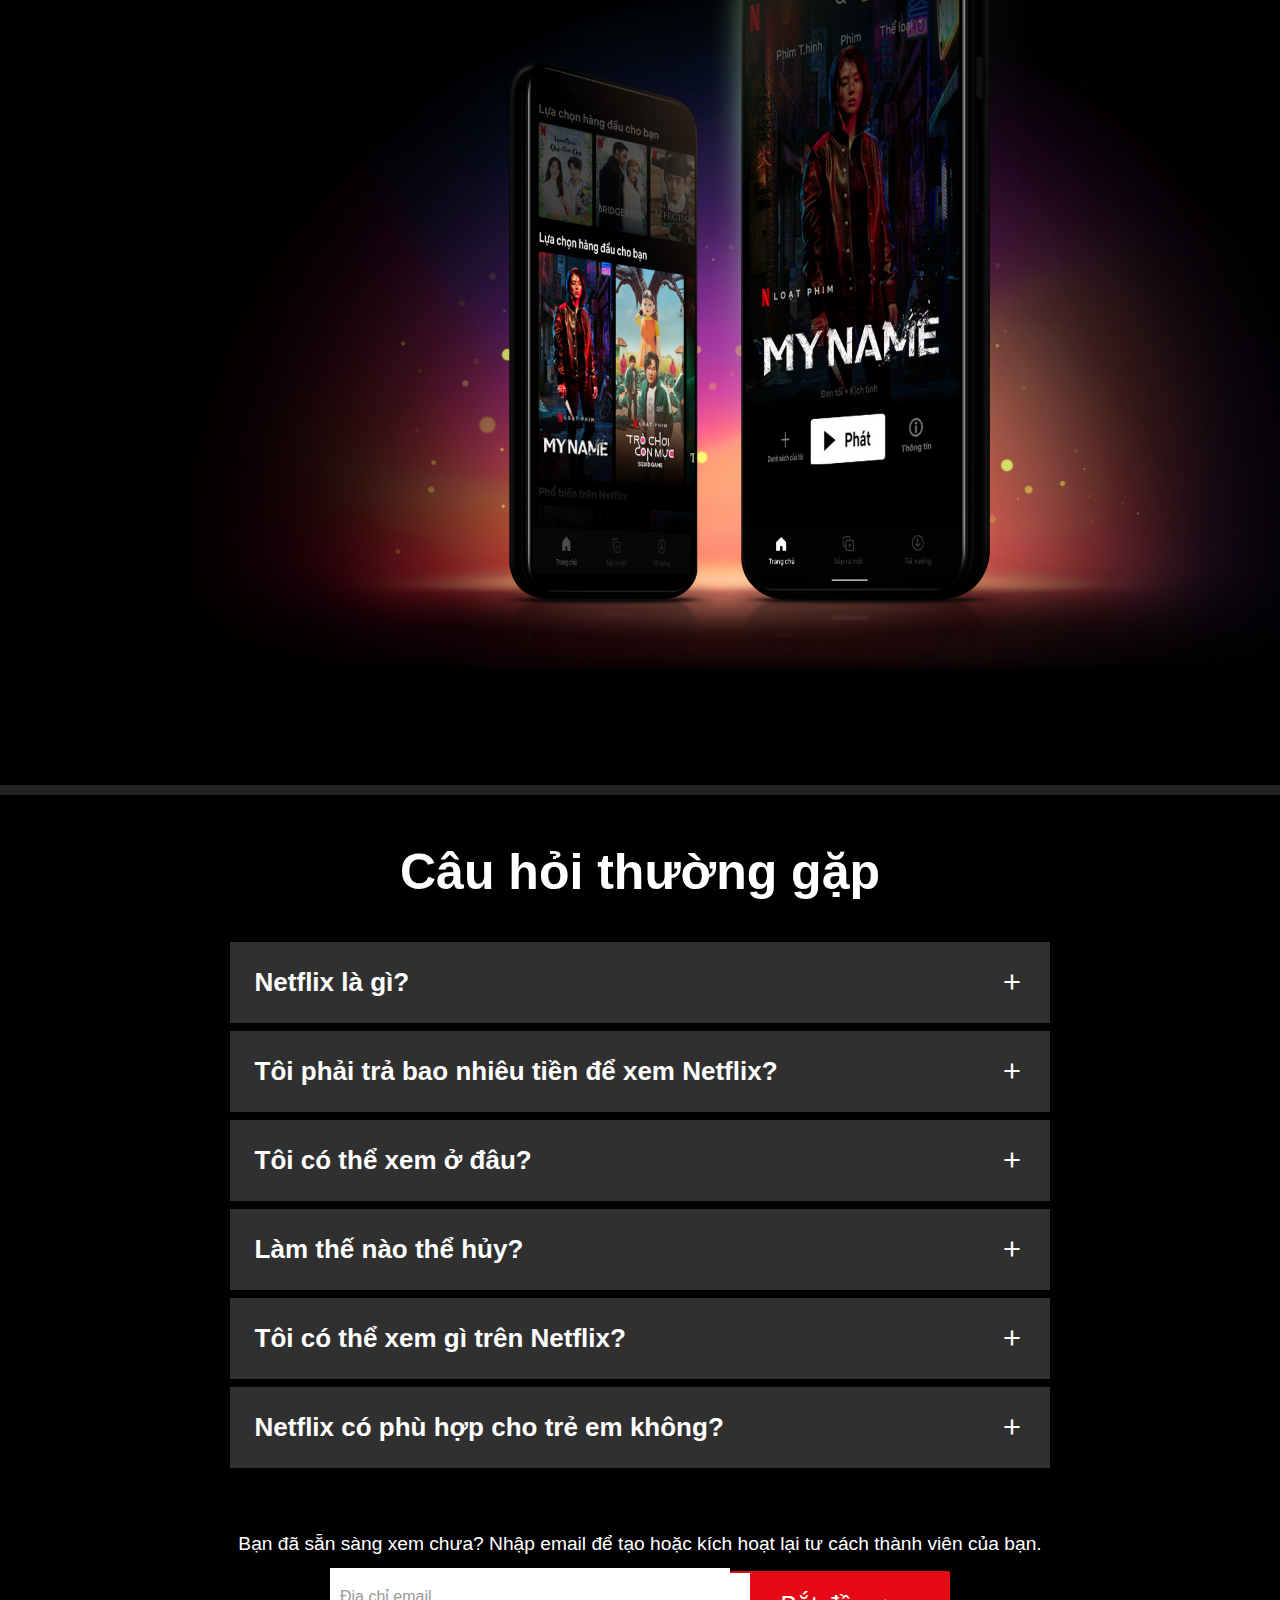
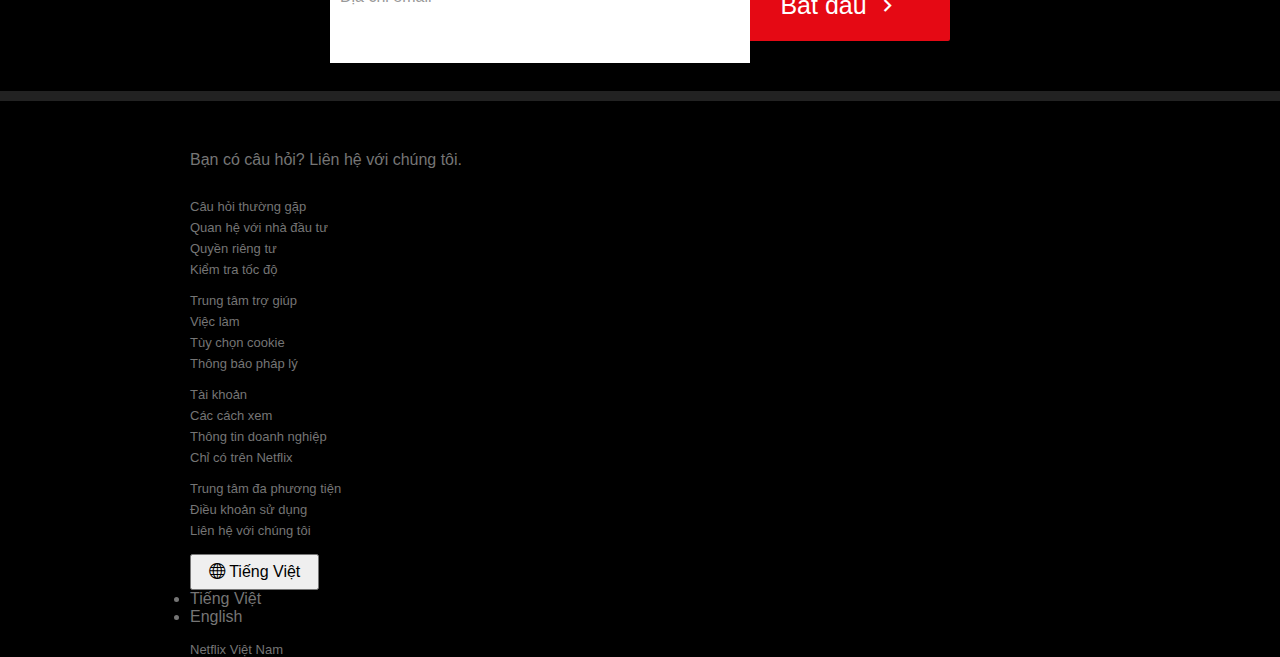
==== commit ba9cb653: "Vu: Story section and FQA section are fixed" ====
--- a/Netflix/index.html
+++ b/Netflix/index.html
@@ -91,6 +91,7 @@
                 <div class="subscribe--input">
                   <input type="text" id="email" placeholder=" "/>
                   <label for="email">Địa chỉ email</label>
+                  <p id="email-warning"></p>
                 </div>
                 <div class="subscribe--btn">
                   <span>Bắt đầu</span>
--- a/Netflix/css/style.css
+++ b/Netflix/css/style.css
@@ -89,7 +89,7 @@
 
 @media (min-width: 1024px) {
     .subscribe--input {
-        width: 450px;
+        width: 550px;
         height: 100%;
         margin: 0;
     }
@@ -138,9 +138,10 @@
         margin: 0;
         min-height: 100%;
         border-radius: 0 2px 2px 0;
+        width: 45%;
     }
 
     .subscribe--btn > * {
-        font-size: 19px;
+        font-size: 25px;
     }
 }--- a/Netflix/css/index.css
+++ b/Netflix/css/index.css
@@ -130,6 +130,12 @@
     font-size: 10px;
 }
 
+#email-warning {
+    color: orange;
+    margin-top: 6px;
+    font-size: 14px;
+}
+
 @media (min-width: 640px) {
     .banner--main__heading {
         font-size: 50px;
@@ -167,10 +173,10 @@
         width: 620px;
         margin: 0 auto;
     }
-    .banner--main__subscribe--input {
+    .subscribe--input {
         width: 100%;
     }
-    .banner--main__subscribe .btn {
+    .banner--main__subscribe--btn {
         flex-shrink: 0;
         border: none;
         outline: none;
@@ -183,7 +189,7 @@
 .story .container {
     width: 100%;
     height: 100%;
-    padding: 50px 20px;
+    padding: 90px 100px;
 }
 
 .story--content {
@@ -259,7 +265,6 @@
     }
 }
 
-
 .story--img img {
     width: 100%;
     height: auto;
@@ -298,7 +303,7 @@
 @media (min-width: 640px) {
     .fqa--heading {
         font-size: 40px;
-        margin-bottom: 16px;
+        margin-bottom: 42px;
     }
     .fqa--desc {
         padding: 0;
@@ -310,7 +315,7 @@
 @media (min-width: 1040px) {
     .fqa--heading {
         font-size: 50px;
-        margin-bottom: 32px;
+        margin-bottom: 42px;
     }
     .fqa--desc {
         max-width: none;
@@ -320,19 +325,19 @@
 }
 
 .fqa--collapse {
-    max-width: 726px;
+    max-width: 820px;
     margin: 0 auto;
 }
 
 .fqa--collapse__group {
-    margin-bottom: 16px;
+    margin-bottom: 7px;
 }
 
 .fqa--collapse__group--question {
     display: flex;
     justify-content: space-between;
     align-items: center;
-    padding: 15px 5%;
+    padding: 15px 3%;
     background-color: #303030;
     cursor: pointer;
     margin-bottom: 1px;
@@ -371,6 +376,15 @@
     .fqa--collapse__group--answer p {
         font-size: 26px;
     }
+    .fqa--collapse__group--question {
+        padding: 15px 3%;
+    }
+}
+
+@media (min-width: 1040px) {
+    .fqa--collapse__group--question {
+        padding: 25px 3%;
+    }
 }
 /* /FQA STYLES */
 
@@ -423,4 +437,8 @@
     margin-top: 8px;
 }
 
+.dropdown-item:hover {
+    text-decoration: none !important;
+}
+
 /* /FOOTER STYLES */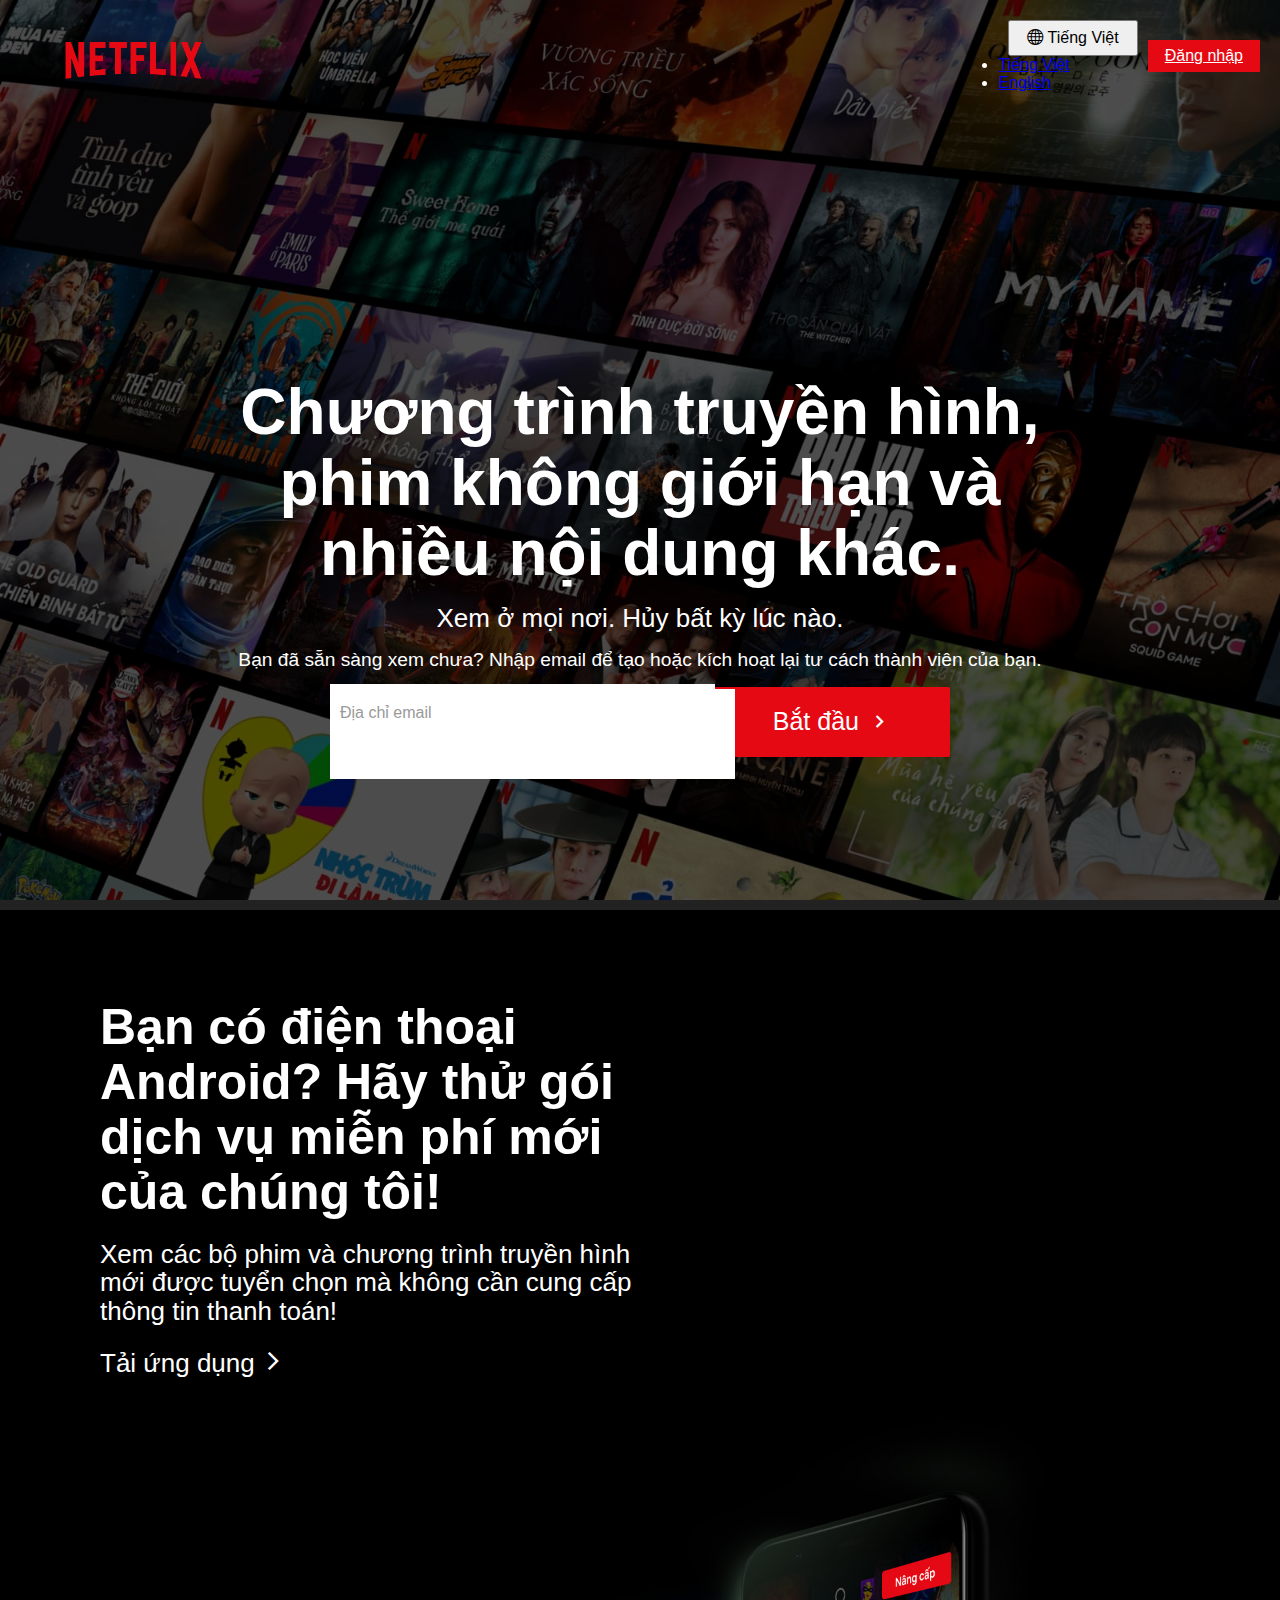
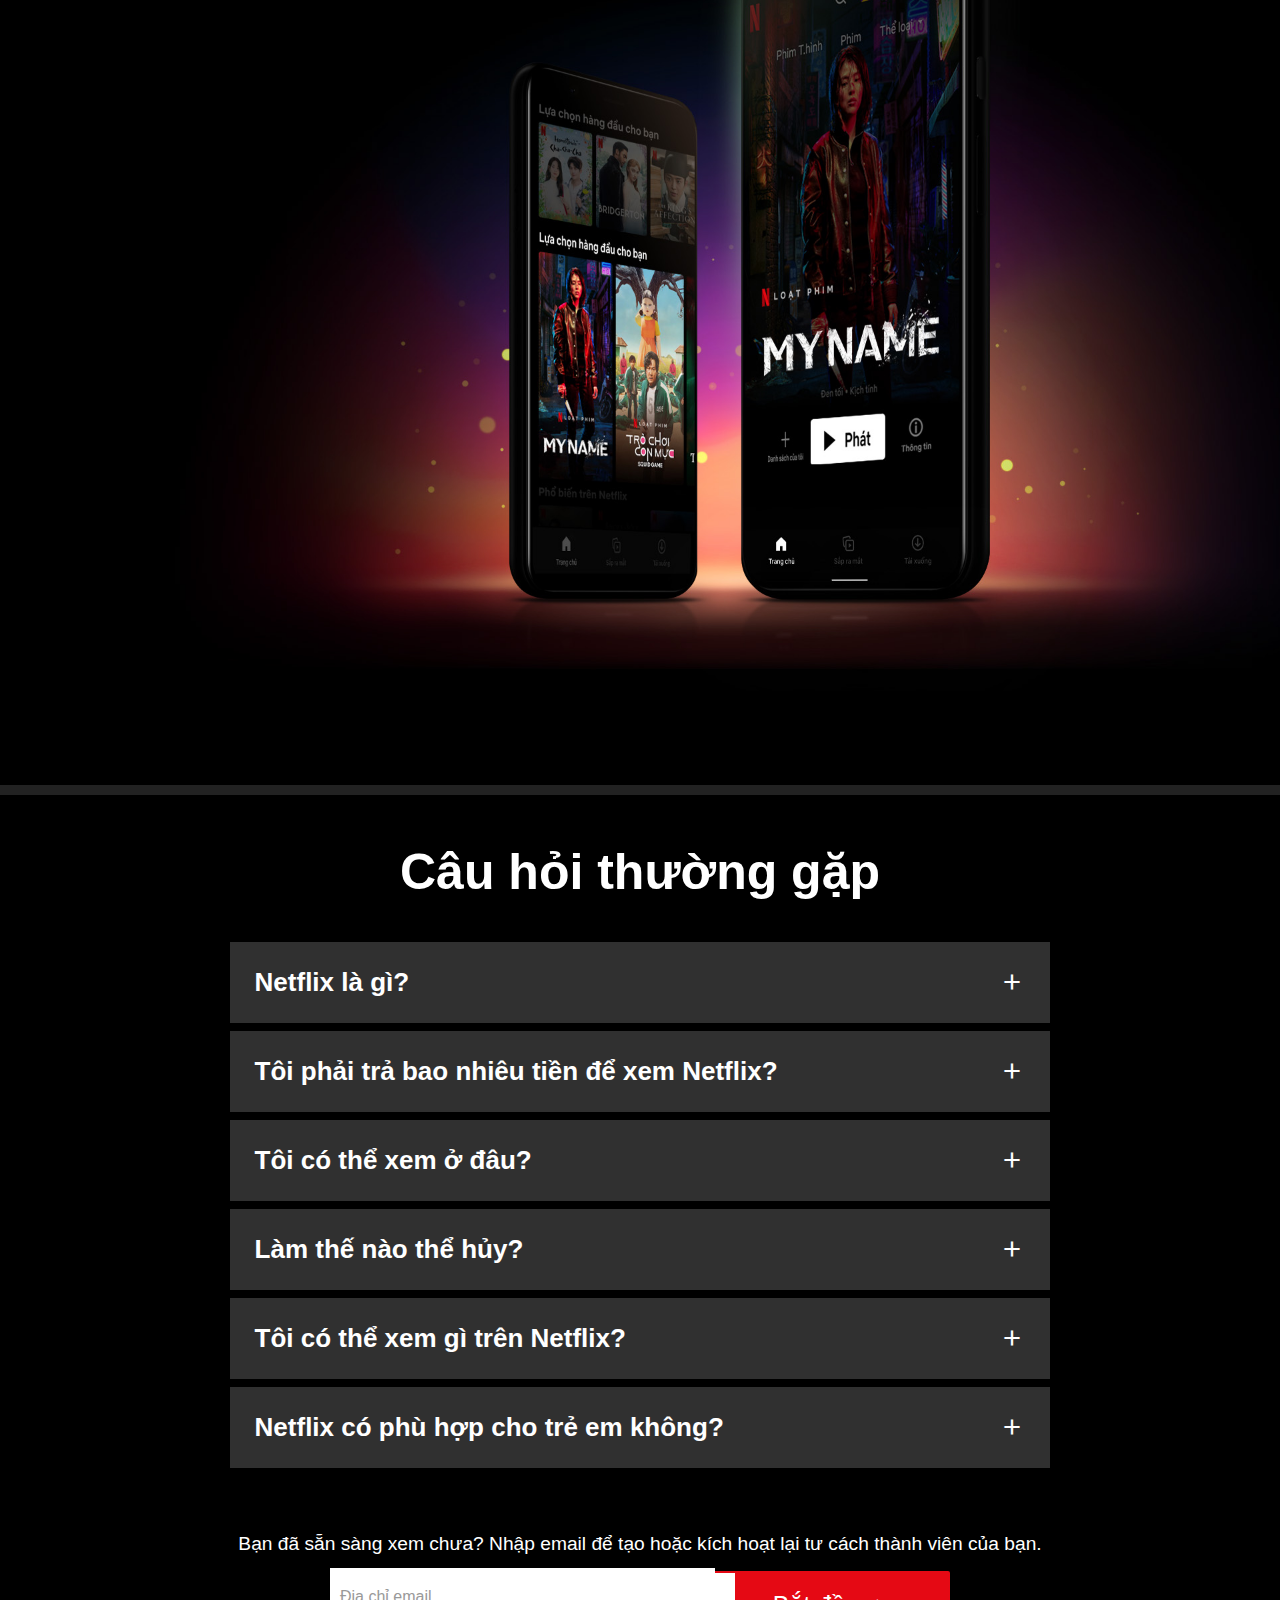
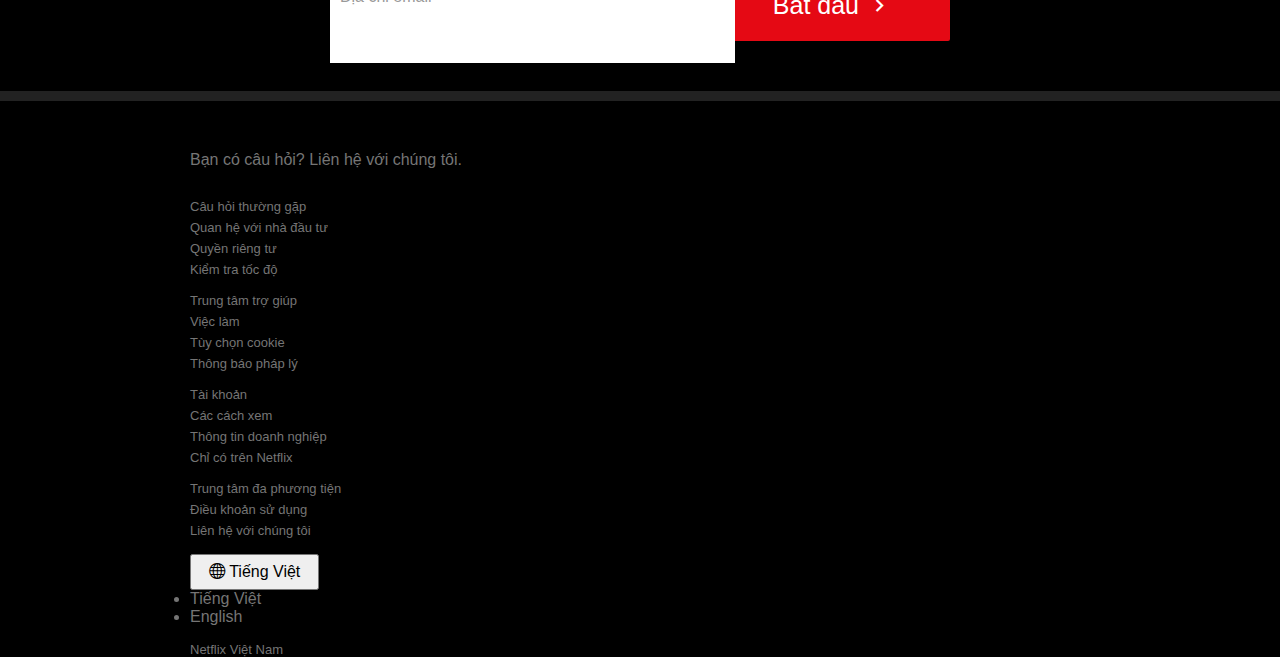
==== commit 49b5df14: "Vu: Final commit project." ====
--- a/Netflix/index.html
+++ b/Netflix/index.html
@@ -90,9 +90,9 @@
               <div class="subscibe">
                 <div class="subscribe--input">
                   <input type="text" id="email" placeholder=" "/>
-                  <label for="email">Địa chỉ email</label>
-                  <p id="email-warning"></p>
+                  <label for="email">Địa chỉ email</label> 
                 </div>
+                <p id="email-warning"></p>
                 <div class="subscribe--btn">
                   <span>Bắt đầu</span>
                   <span class="material-icons-outlined"> chevron_right </span>
--- a/Netflix/css/style.css
+++ b/Netflix/css/style.css
@@ -33,6 +33,48 @@
 
 .subscibe {
     width: 100%;
+    position: relative;
+}
+
+.subscribe {
+    display: flex;
+    justify-content: center;
+    align-items: center;
+    flex-direction: column;
+}
+
+.subscribe--input {
+    display: block;
+    position: relative;
+    width: 80%;
+    height: 48px;
+    padding-top: 10px;
+    margin: 0 auto 20px;
+}
+
+.subscribe--input input {
+    border: 1px solid grey;
+    outline: none;
+    width: 100%;
+    padding: 10px;
+}
+
+.subscribe--input label {
+    position: absolute;
+    top: 20px;
+    left: 10px;
+    color: #8c8c8c;
+    font-size: 14px;
+    transition: all .3s ease;
+}
+
+#email-warning {
+    color: orange;
+    margin: -5px auto 6px;
+    width: 100%;
+    max-width: 500px;
+    padding: 0 5px;
+    font-size: 14px;
 }
 
 @media (min-width: 1024px) {
@@ -42,7 +84,12 @@
         justify-content: center;
         width: 620px;
         height: 70px;
-        margin: 0 auto  ;
+        margin: 0 auto;
+    }
+    #email-warning {
+        position: absolute;
+        bottom: -30px;
+        left: 0;
     }
 }
 
@@ -69,7 +116,7 @@
     left: 10px;
     font-size: 14px;
     color: #999;
-    transition: all .3s ease;
+    transition: all .3s;
 }
 
 .subscribe--input input:focus + label {
@@ -84,6 +131,12 @@
     
     .subscribe--input label {
         font-size: 16px;
+    }
+    .subscribe--input input:focus + label,
+    .subscribe--input input:not(:placeholder-shown) + label {
+    top: 5px;
+    font-size: 10px;
+    font-weight:bold;
     }
 }
 
@@ -102,11 +155,12 @@
         top: 20px;
         font-size: 16px;
     }
-    
-    .subscribe--input input:focus + label {
-        top: 5px;
-        font-size: 14px;
-    }
+    .subscribe--input input:focus + label,
+    .subscribe--input input:not(:placeholder-shown) + label {
+    top: 10px;
+    font-size: 14px;
+    font-weight: bold;
+}
 }
 
 
--- a/Netflix/css/index.css
+++ b/Netflix/css/index.css
@@ -92,50 +92,6 @@
     margin-bottom: 16px;
 }
 
-.banner--main__subscribe {
-    display: flex;
-    justify-content: center;
-    align-items: center;
-    flex-direction: column;
-}
-
-.banner--main__subscribe--input {
-    display: block;
-    position: relative;
-    width: 80%;
-    height: 48px;
-    padding-top: 10px;
-    margin: 0 auto 20px;
-}
-
-.banner--main__subscribe--input input {
-    border: 1px solid grey;
-    outline: none;
-    width: 100%;
-    padding: 10px;
-}
-
-.banner--main__subscribe--input label {
-    position: absolute;
-    top: 20px;
-    left: 10px;
-    color: #8c8c8c;
-    font-size: 14px;
-    transition: all .3s ease;
-}
-
-.subscribe--input input:focus + label,
-.subscribe--input input:not(:placeholder-shown) + label {
-    top: 10px;
-    font-size: 10px;
-}
-
-#email-warning {
-    color: orange;
-    margin-top: 6px;
-    font-size: 14px;
-}
-
 @media (min-width: 640px) {
     .banner--main__heading {
         font-size: 50px;
@@ -146,9 +102,6 @@
     .banner--main__desc {
         font-size: 18px;
         padding: 0 20px;
-    }
-    .banner--main__subscribe--input {
-        width: 60%;
     }
 }
 
@@ -165,21 +118,6 @@
         max-width: none;
         font-size: 19.2px;
         padding: 0 47.3px;
-    }
-    .banner--main__subscribe {
-        flex-direction: row;
-    }
-    .banner--main__subscribe {
-        width: 620px;
-        margin: 0 auto;
-    }
-    .subscribe--input {
-        width: 100%;
-    }
-    .banner--main__subscribe--btn {
-        flex-shrink: 0;
-        border: none;
-        outline: none;
     }
 }
 
